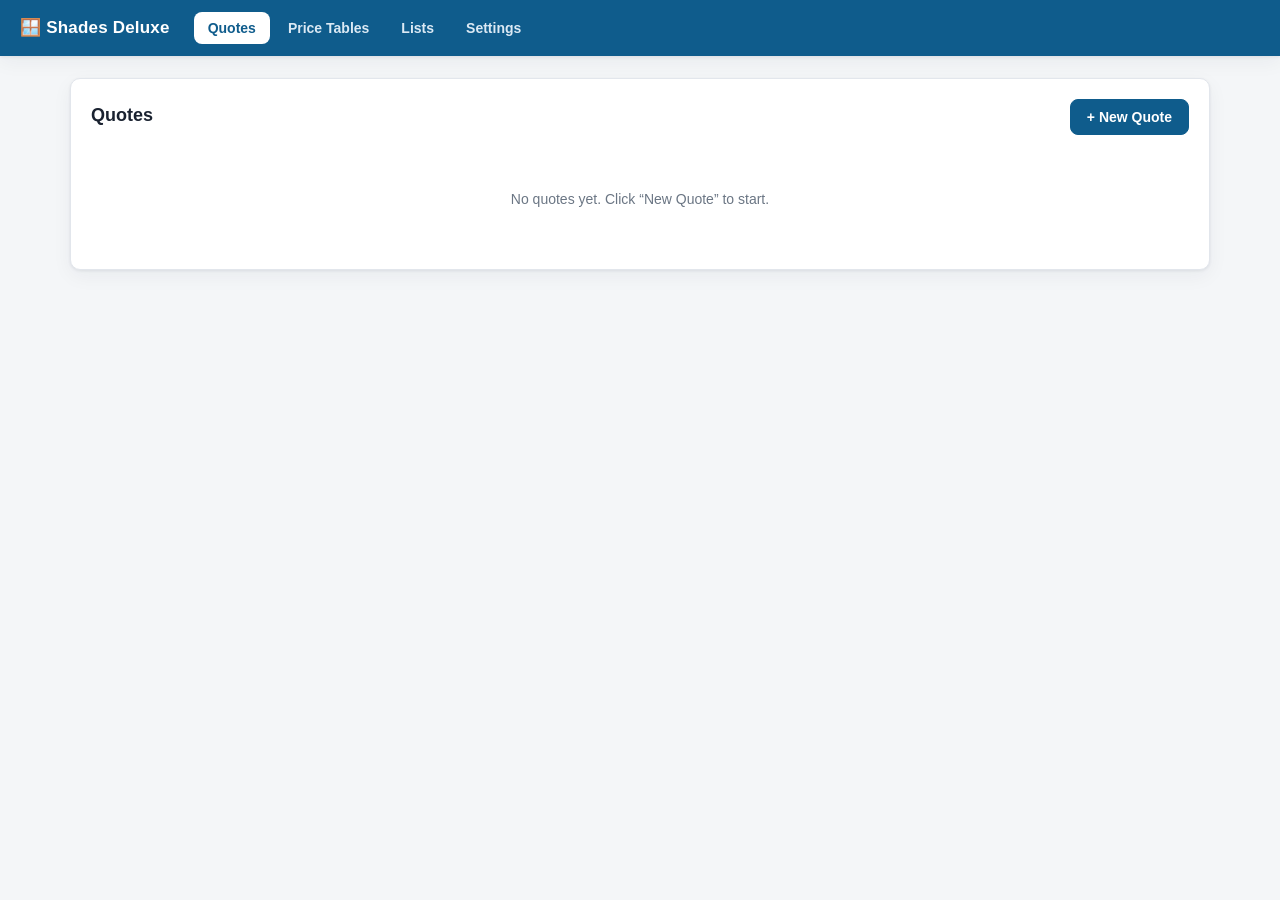
==== index.html @ 112d407e "Shades Deluxe quotes app — migrate Excel workbook to a static web app Ports the 'New Shades Deluxe' " ====
<!doctype html>
<html lang="en">
<head>
  <meta charset="utf-8" />
  <meta name="viewport" content="width=device-width, initial-scale=1" />
  <title>Shades Deluxe — Quotes</title>
  <link rel="icon" href="data:image/svg+xml,<svg xmlns='http://www.w3.org/2000/svg' viewBox='0 0 100 100'><text y='.9em' font-size='90'>🪟</text></svg>" />
  <link rel="stylesheet" href="css/styles.css" />
</head>
<body>
  <header class="topbar no-print">
    <div class="brand">🪟 <span>Shades Deluxe</span></div>
    <nav class="tabs">
      <button class="tab" data-view="quotes">Quotes</button>
      <button class="tab" data-view="tables">Price Tables</button>
      <button class="tab" data-view="lists">Lists</button>
      <button class="tab" data-view="settings">Settings</button>
    </nav>
  </header>

  <main id="app"></main>

  <div id="toast" class="toast no-print" hidden></div>

  <script type="module" src="js/app.js"></script>
</body>
</html>
---- css/styles.css ----
:root {
  --bg: #f4f6f8;
  --panel: #ffffff;
  --ink: #1a2230;
  --muted: #6b7684;
  --line: #e2e6ec;
  --brand: #0f5c8c;
  --brand-ink: #ffffff;
  --accent: #12a150;
  --danger: #c8402f;
  --warn: #b7791f;
  --radius: 10px;
  --shadow: 0 1px 3px rgba(20,30,50,.08), 0 6px 20px rgba(20,30,50,.05);
  font-family: -apple-system, BlinkMacSystemFont, "Segoe UI", Roboto, Helvetica, Arial, sans-serif;
}

* { box-sizing: border-box; }
html, body { margin: 0; background: var(--bg); color: var(--ink); }
body { font-size: 14px; line-height: 1.45; }

/* ---------- top bar ---------- */
.topbar {
  position: sticky; top: 0; z-index: 20;
  display: flex; align-items: center; gap: 24px;
  padding: 0 20px; height: 56px;
  background: var(--brand); color: var(--brand-ink);
  box-shadow: var(--shadow);
}
.brand { font-weight: 700; font-size: 17px; letter-spacing: .2px; }
.brand span { vertical-align: middle; }
.tabs { display: flex; gap: 4px; }
.tab {
  background: transparent; color: #dbe9f4; border: 0;
  padding: 8px 14px; border-radius: 8px; cursor: pointer;
  font-size: 14px; font-weight: 600;
}
.tab:hover { background: rgba(255,255,255,.12); color: #fff; }
.tab.active { background: #fff; color: var(--brand); }

/* ---------- layout ---------- */
main { max-width: 1180px; margin: 22px auto; padding: 0 20px 80px; }
.panel {
  background: var(--panel); border: 1px solid var(--line);
  border-radius: var(--radius); box-shadow: var(--shadow);
  padding: 20px; margin-bottom: 20px;
}
.panel h2 { margin: 0 0 4px; font-size: 18px; }
.panel h3 { margin: 0 0 12px; font-size: 15px; color: var(--muted); text-transform: uppercase; letter-spacing: .5px; }
.row { display: flex; flex-wrap: wrap; gap: 14px; align-items: flex-end; }
.section-head { display: flex; justify-content: space-between; align-items: center; margin-bottom: 14px; gap: 12px; }

/* ---------- forms ---------- */
label.field { display: flex; flex-direction: column; gap: 4px; font-size: 12px; color: var(--muted); font-weight: 600; }
.field input, .field select {
  padding: 8px 10px; border: 1px solid var(--line); border-radius: 8px;
  font-size: 14px; background: #fff; color: var(--ink); min-width: 0;
}
.field input:focus, .field select:focus { outline: 2px solid var(--brand); border-color: var(--brand); }
.field.grow { flex: 1 1 160px; }
.dim { display: flex; gap: 6px; align-items: flex-end; }
.dim input { width: 72px; }
.dim select { width: 74px; }
.check { flex-direction: row; align-items: center; gap: 7px; color: var(--ink); font-size: 14px; padding-bottom: 8px; }
.check input { width: 17px; height: 17px; accent-color: var(--brand); }

/* ---------- buttons ---------- */
button.btn {
  border: 1px solid var(--line); background: #fff; color: var(--ink);
  padding: 9px 16px; border-radius: 8px; cursor: pointer; font-weight: 600; font-size: 14px;
}
button.btn:hover { border-color: #c3ccd6; background: #f7f9fb; }
button.btn.primary { background: var(--brand); color: #fff; border-color: var(--brand); }
button.btn.primary:hover { background: #0d5079; }
button.btn.accent { background: var(--accent); color: #fff; border-color: var(--accent); }
button.btn.ghost { background: transparent; border-color: transparent; color: var(--brand); }
button.btn.small { padding: 5px 10px; font-size: 13px; }
button.icon { border: 0; background: transparent; cursor: pointer; color: var(--danger); font-size: 16px; padding: 4px 8px; border-radius: 6px; }
button.icon:hover { background: #fdeceb; }
.spacer { flex: 1; }

/* ---------- tables ---------- */
table.data { width: 100%; border-collapse: collapse; font-size: 13px; }
table.data th, table.data td { padding: 8px 10px; border-bottom: 1px solid var(--line); text-align: left; white-space: nowrap; }
table.data th { color: var(--muted); font-size: 11px; text-transform: uppercase; letter-spacing: .4px; }
table.data td.num, table.data th.num { text-align: right; font-variant-numeric: tabular-nums; }
table.data tbody tr:hover { background: #f9fbfc; }
.scroll { overflow-x: auto; }
.pill { display: inline-block; padding: 2px 8px; border-radius: 999px; font-size: 12px; font-weight: 700; background: #eaf3f9; color: var(--brand); }
.muted { color: var(--muted); }
.empty { text-align: center; color: var(--muted); padding: 40px 10px; }

/* quote list cards */
.cards { display: grid; grid-template-columns: repeat(auto-fill, minmax(260px, 1fr)); gap: 14px; }
.card { border: 1px solid var(--line); border-radius: var(--radius); padding: 16px; cursor: pointer; background: #fff; transition: border-color .1s; }
.card:hover { border-color: var(--brand); }
.card .big { font-size: 17px; font-weight: 700; }
.card .total { font-size: 20px; font-weight: 700; color: var(--brand); margin-top: 8px; }

/* editable price grid */
table.grid { border-collapse: collapse; font-size: 13px; }
table.grid th, table.grid td { border: 1px solid var(--line); padding: 0; }
table.grid th { background: #f1f5f8; color: var(--muted); font-weight: 700; }
table.grid input { width: 62px; border: 0; padding: 7px 6px; text-align: right; font-variant-numeric: tabular-nums; background: transparent; }
table.grid input:focus { outline: 2px solid var(--brand); background: #fffbe6; }
table.grid .corner { background: var(--brand); color: #fff; font-size: 11px; }
table.grid .rowhead input { background: #f1f5f8; font-weight: 700; }
table.grid .delcol { cursor: pointer; color: var(--danger); font-weight: 700; text-align: center; }

/* totals block */
.totals { margin-left: auto; width: 320px; }
.totals .line { display: flex; justify-content: space-between; padding: 6px 0; }
.totals .line.grand { border-top: 2px solid var(--ink); margin-top: 6px; padding-top: 10px; font-size: 20px; font-weight: 700; }

/* ---------- invoice ---------- */
.invoice { background: #fff; color: #111; padding: 40px; max-width: 820px; margin: 0 auto; }
.invoice .head { display: flex; justify-content: space-between; align-items: flex-start; border-bottom: 3px solid var(--brand); padding-bottom: 18px; margin-bottom: 22px; }
.invoice .co-name { font-size: 26px; font-weight: 800; color: var(--brand); }
.invoice .co-meta { font-size: 12px; color: #444; margin-top: 4px; }
.invoice .doc-title { text-align: right; }
.invoice .doc-title .t { font-size: 30px; font-weight: 800; letter-spacing: 2px; color: #222; }
.invoice .parties { display: flex; gap: 40px; margin-bottom: 20px; }
.invoice .parties h4 { margin: 0 0 4px; font-size: 11px; text-transform: uppercase; color: var(--muted); letter-spacing: .5px; }
.invoice table.items { width: 100%; border-collapse: collapse; margin-top: 6px; }
.invoice table.items th { background: var(--brand); color: #fff; padding: 9px 10px; font-size: 12px; text-align: left; }
.invoice table.items th.num, .invoice table.items td.num { text-align: right; }
.invoice table.items td { padding: 9px 10px; border-bottom: 1px solid #e5e5e5; font-size: 13px; vertical-align: top; }
.invoice .terms { margin-top: 26px; font-size: 12px; color: #444; white-space: pre-line; border-top: 1px solid #ddd; padding-top: 12px; }

.toast {
  position: fixed; bottom: 24px; left: 50%; transform: translateX(-50%);
  background: var(--ink); color: #fff; padding: 10px 18px; border-radius: 999px;
  font-size: 13px; font-weight: 600; z-index: 50; box-shadow: var(--shadow);
}

.subtabs { display: flex; gap: 6px; margin-bottom: 16px; flex-wrap: wrap; }
.subtab { padding: 7px 14px; border-radius: 8px; border: 1px solid var(--line); background: #fff; cursor: pointer; font-weight: 600; }
.subtab.active { background: var(--brand); color: #fff; border-color: var(--brand); }

@media print {
  .no-print { display: none !important; }
  body, main { background: #fff; margin: 0; max-width: none; padding: 0; }
  .panel { box-shadow: none; border: 0; margin: 0; padding: 0; }
  .invoice { padding: 0; max-width: none; }
  @page { margin: 14mm; }
}
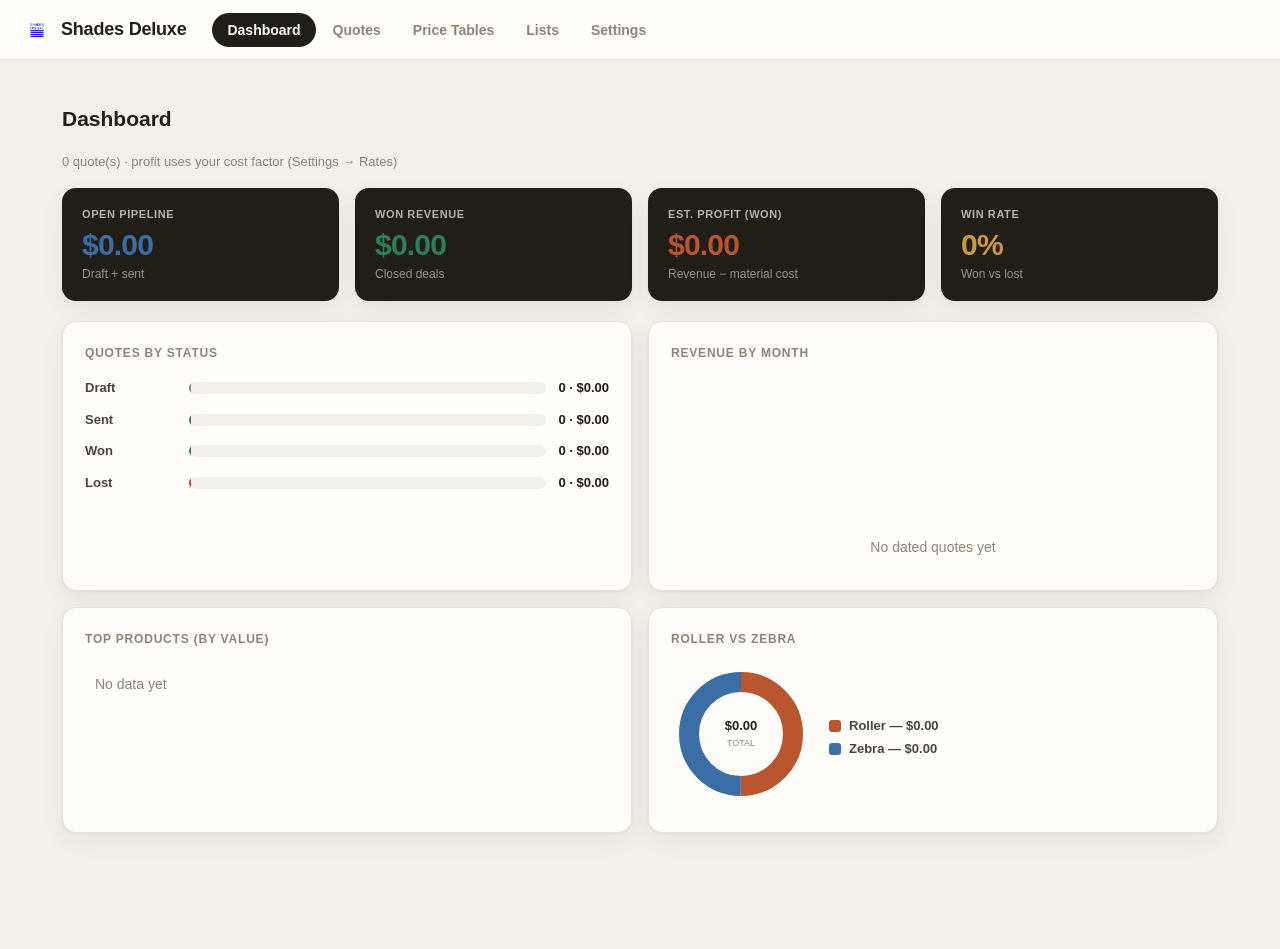
==== commit 973fcf04: "Priced options, editable rates, site logo, Splunk-style dashboard - Option lists now carry an option" ====
--- a/index.html
+++ b/index.html
@@ -4,13 +4,14 @@
   <meta charset="utf-8" />
   <meta name="viewport" content="width=device-width, initial-scale=1" />
   <title>Shades Deluxe — Quotes</title>
-  <link rel="icon" href="data:image/svg+xml,<svg xmlns='http://www.w3.org/2000/svg' viewBox='0 0 100 100'><text y='.9em' font-size='90'>🪟</text></svg>" />
+  <link rel="icon" href="assets/logo.jpg" />
   <link rel="stylesheet" href="css/styles.css" />
 </head>
 <body>
   <header class="topbar no-print">
-    <div class="brand">🪟 <span>Shades Deluxe</span></div>
+    <div class="brand"><img class="brand-logo" src="assets/logo.jpg" alt="" /><span>Shades Deluxe</span></div>
     <nav class="tabs">
+      <button class="tab" data-view="dashboard">Dashboard</button>
       <button class="tab" data-view="quotes">Quotes</button>
       <button class="tab" data-view="tables">Price Tables</button>
       <button class="tab" data-view="lists">Lists</button>
--- a/css/styles.css
+++ b/css/styles.css
@@ -1,140 +1,341 @@
 :root {
-  --bg: #f4f6f8;
-  --panel: #ffffff;
-  --ink: #1a2230;
-  --muted: #6b7684;
-  --line: #e2e6ec;
-  --brand: #0f5c8c;
-  --brand-ink: #ffffff;
-  --accent: #12a150;
-  --danger: #c8402f;
-  --warn: #b7791f;
-  --radius: 10px;
-  --shadow: 0 1px 3px rgba(20,30,50,.08), 0 6px 20px rgba(20,30,50,.05);
+  /* warm "paper & ink" palette — no corporate blue */
+  --bg: #f3f0ea;
+  --panel: #fffdfa;
+  --ink: #211d18;
+  --ink-soft: #4a443c;
+  --muted: #8c8579;
+  --line: #e7e1d7;
+  --line-strong: #d8d0c3;
+  --brand: #b9552f;         /* warm clay */
+  --brand-dark: #9e451f;
+  --brand-tint: #f6e7df;
+  --gold: #c99a3f;
+  --accent: #3f7d5f;        /* muted green for add/confirm */
+  --accent-dark: #336650;
+  --danger: #c04326;
+  --radius: 14px;
+  --radius-sm: 9px;
+  --shadow: 0 1px 2px rgba(40,30,20,.05), 0 8px 24px rgba(40,30,20,.06);
+  --shadow-lg: 0 12px 40px rgba(40,30,20,.12);
   font-family: -apple-system, BlinkMacSystemFont, "Segoe UI", Roboto, Helvetica, Arial, sans-serif;
 }
 
 * { box-sizing: border-box; }
-html, body { margin: 0; background: var(--bg); color: var(--ink); }
-body { font-size: 14px; line-height: 1.45; }
+html, body { margin: 0; background: var(--bg); color: var(--ink); -webkit-font-smoothing: antialiased; }
+body { font-size: 14px; line-height: 1.5; }
 
 /* ---------- top bar ---------- */
 .topbar {
   position: sticky; top: 0; z-index: 20;
-  display: flex; align-items: center; gap: 24px;
-  padding: 0 20px; height: 56px;
-  background: var(--brand); color: var(--brand-ink);
-  box-shadow: var(--shadow);
-}
-.brand { font-weight: 700; font-size: 17px; letter-spacing: .2px; }
+  display: flex; align-items: center; gap: 26px;
+  padding: 0 22px; height: 60px;
+  background: var(--panel);
+  border-bottom: 1px solid var(--line);
+}
+.brand { font-weight: 800; font-size: 18px; letter-spacing: -.2px; color: var(--ink); display: flex; align-items: center; gap: 9px; }
 .brand span { vertical-align: middle; }
-.tabs { display: flex; gap: 4px; }
+.brand-logo { width: 30px; height: 30px; object-fit: contain; border-radius: 6px; }
+.price-tag { background: #eef3e9; color: #3f7d5f; font-weight: 800; font-size: 11px; border-radius: 5px; padding: 1px 6px; }
+.tabs { display: flex; gap: 2px; }
 .tab {
-  background: transparent; color: #dbe9f4; border: 0;
-  padding: 8px 14px; border-radius: 8px; cursor: pointer;
-  font-size: 14px; font-weight: 600;
-}
-.tab:hover { background: rgba(255,255,255,.12); color: #fff; }
-.tab.active { background: #fff; color: var(--brand); }
+  background: transparent; color: var(--muted); border: 0;
+  padding: 9px 15px; border-radius: 999px; cursor: pointer;
+  font-size: 14px; font-weight: 600; transition: all .12s;
+}
+.tab:hover { background: var(--bg); color: var(--ink); }
+.tab.active { background: var(--ink); color: #fff; }
 
 /* ---------- layout ---------- */
-main { max-width: 1180px; margin: 22px auto; padding: 0 20px 80px; }
+main { max-width: 1200px; margin: 26px auto; padding: 0 22px 90px; }
 .panel {
   background: var(--panel); border: 1px solid var(--line);
   border-radius: var(--radius); box-shadow: var(--shadow);
-  padding: 20px; margin-bottom: 20px;
-}
-.panel h2 { margin: 0 0 4px; font-size: 18px; }
-.panel h3 { margin: 0 0 12px; font-size: 15px; color: var(--muted); text-transform: uppercase; letter-spacing: .5px; }
+  padding: 22px; margin-bottom: 20px;
+}
+.panel h2 { margin: 0; font-size: 20px; letter-spacing: -.3px; }
+.panel h3 { margin: 0 0 14px; font-size: 12px; color: var(--muted); text-transform: uppercase; letter-spacing: .8px; font-weight: 700; }
 .row { display: flex; flex-wrap: wrap; gap: 14px; align-items: flex-end; }
-.section-head { display: flex; justify-content: space-between; align-items: center; margin-bottom: 14px; gap: 12px; }
+.section-head { display: flex; justify-content: space-between; align-items: center; margin-bottom: 16px; gap: 12px; flex-wrap: wrap; }
 
 /* ---------- forms ---------- */
-label.field { display: flex; flex-direction: column; gap: 4px; font-size: 12px; color: var(--muted); font-weight: 600; }
-.field input, .field select {
-  padding: 8px 10px; border: 1px solid var(--line); border-radius: 8px;
-  font-size: 14px; background: #fff; color: var(--ink); min-width: 0;
-}
-.field input:focus, .field select:focus { outline: 2px solid var(--brand); border-color: var(--brand); }
-.field.grow { flex: 1 1 160px; }
+label.field { display: flex; flex-direction: column; gap: 5px; font-size: 11.5px; color: var(--muted); font-weight: 700; text-transform: uppercase; letter-spacing: .4px; }
+.field input, .field select, textarea {
+  padding: 10px 11px; border: 1px solid var(--line-strong); border-radius: var(--radius-sm);
+  font-size: 14px; background: #fff; color: var(--ink); min-width: 0; font-weight: 500;
+  text-transform: none; letter-spacing: normal; transition: border-color .12s, box-shadow .12s;
+}
+.field input:focus, .field select:focus, textarea:focus { outline: 0; border-color: var(--brand); box-shadow: 0 0 0 3px var(--brand-tint); }
+.field.grow { flex: 1 1 170px; }
 .dim { display: flex; gap: 6px; align-items: flex-end; }
-.dim input { width: 72px; }
-.dim select { width: 74px; }
-.check { flex-direction: row; align-items: center; gap: 7px; color: var(--ink); font-size: 14px; padding-bottom: 8px; }
-.check input { width: 17px; height: 17px; accent-color: var(--brand); }
+.dim input { width: 76px; }
+.dim select { width: 78px; }
+.check { flex-direction: row; align-items: center; gap: 8px; color: var(--ink); font-size: 13.5px; text-transform: none; letter-spacing: normal; font-weight: 600; padding-bottom: 9px; cursor: pointer; }
+.check input { width: 18px; height: 18px; accent-color: var(--brand); cursor: pointer; }
 
 /* ---------- buttons ---------- */
 button.btn {
-  border: 1px solid var(--line); background: #fff; color: var(--ink);
-  padding: 9px 16px; border-radius: 8px; cursor: pointer; font-weight: 600; font-size: 14px;
-}
-button.btn:hover { border-color: #c3ccd6; background: #f7f9fb; }
+  border: 1px solid var(--line-strong); background: #fff; color: var(--ink);
+  padding: 10px 17px; border-radius: var(--radius-sm); cursor: pointer; font-weight: 700; font-size: 14px;
+  transition: all .12s; white-space: nowrap;
+}
+button.btn:hover { border-color: var(--brand); color: var(--brand); background: var(--brand-tint); }
 button.btn.primary { background: var(--brand); color: #fff; border-color: var(--brand); }
-button.btn.primary:hover { background: #0d5079; }
+button.btn.primary:hover { background: var(--brand-dark); color: #fff; border-color: var(--brand-dark); }
 button.btn.accent { background: var(--accent); color: #fff; border-color: var(--accent); }
-button.btn.ghost { background: transparent; border-color: transparent; color: var(--brand); }
-button.btn.small { padding: 5px 10px; font-size: 13px; }
-button.icon { border: 0; background: transparent; cursor: pointer; color: var(--danger); font-size: 16px; padding: 4px 8px; border-radius: 6px; }
-button.icon:hover { background: #fdeceb; }
+button.btn.accent:hover { background: var(--accent-dark); color: #fff; border-color: var(--accent-dark); }
+button.btn.dark { background: var(--ink); color: #fff; border-color: var(--ink); }
+button.btn.dark:hover { background: #000; color: #fff; }
+button.btn.ghost { background: transparent; border-color: transparent; color: var(--muted); }
+button.btn.ghost:hover { background: var(--bg); color: var(--ink); border-color: transparent; }
+button.btn.small { padding: 6px 12px; font-size: 13px; }
+button.icon { border: 0; background: transparent; cursor: pointer; color: var(--muted); font-size: 15px; padding: 5px 8px; border-radius: 7px; transition: all .12s; }
+button.icon:hover { background: #fbe9e4; color: var(--danger); }
 .spacer { flex: 1; }
 
-/* ---------- tables ---------- */
+/* ---------- data table ---------- */
 table.data { width: 100%; border-collapse: collapse; font-size: 13px; }
-table.data th, table.data td { padding: 8px 10px; border-bottom: 1px solid var(--line); text-align: left; white-space: nowrap; }
-table.data th { color: var(--muted); font-size: 11px; text-transform: uppercase; letter-spacing: .4px; }
+table.data th, table.data td { padding: 10px 12px; border-bottom: 1px solid var(--line); text-align: left; white-space: nowrap; }
+table.data th { color: var(--muted); font-size: 10.5px; text-transform: uppercase; letter-spacing: .5px; font-weight: 700; }
 table.data td.num, table.data th.num { text-align: right; font-variant-numeric: tabular-nums; }
-table.data tbody tr:hover { background: #f9fbfc; }
-.scroll { overflow-x: auto; }
-.pill { display: inline-block; padding: 2px 8px; border-radius: 999px; font-size: 12px; font-weight: 700; background: #eaf3f9; color: var(--brand); }
+table.data tbody tr:hover { background: #faf7f2; }
+table.data tbody tr:last-child td { border-bottom: 0; }
+.scroll { overflow-x: auto; border-radius: var(--radius-sm); }
+.pill { display: inline-block; padding: 3px 10px; border-radius: 999px; font-size: 12px; font-weight: 700; background: var(--brand-tint); color: var(--brand-dark); }
+.pill.soft { background: var(--bg); color: var(--ink-soft); }
 .muted { color: var(--muted); }
-.empty { text-align: center; color: var(--muted); padding: 40px 10px; }
+.empty { text-align: center; color: var(--muted); padding: 54px 10px; font-size: 15px; }
+.empty .big { font-size: 40px; margin-bottom: 8px; }
 
 /* quote list cards */
-.cards { display: grid; grid-template-columns: repeat(auto-fill, minmax(260px, 1fr)); gap: 14px; }
-.card { border: 1px solid var(--line); border-radius: var(--radius); padding: 16px; cursor: pointer; background: #fff; transition: border-color .1s; }
-.card:hover { border-color: var(--brand); }
-.card .big { font-size: 17px; font-weight: 700; }
-.card .total { font-size: 20px; font-weight: 700; color: var(--brand); margin-top: 8px; }
+.cards { display: grid; grid-template-columns: repeat(auto-fill, minmax(280px, 1fr)); gap: 16px; }
+.card { border: 1px solid var(--line); border-radius: var(--radius); padding: 18px; cursor: pointer; background: var(--panel); transition: all .14s; position: relative; }
+.card:hover { border-color: var(--brand); box-shadow: var(--shadow-lg); transform: translateY(-2px); }
+.card .big { font-size: 18px; font-weight: 800; letter-spacing: -.2px; margin: 2px 0; }
+.card .total { font-size: 24px; font-weight: 800; color: var(--brand); margin-top: 10px; letter-spacing: -.5px; }
+.card .status { position: absolute; top: 16px; right: 16px; }
+.pay-tag { display: inline-block; margin-top: 8px; font-size: 11.5px; font-weight: 700; padding: 2px 10px; border-radius: 999px; }
+.pay-tag.full { background: #e2f0e8; color: #2f6a4f; }
+.pay-tag.half { background: #fbf0dc; color: #9a6a12; }
+.badge { padding: 3px 10px; border-radius: 999px; font-size: 11px; font-weight: 700; text-transform: uppercase; letter-spacing: .4px; }
+.badge.draft { background: #f0ece4; color: #8c8579; }
+.badge.sent { background: #e7eef6; color: #3a6ea5; }
+.badge.won { background: #e2f0e8; color: #2f6a4f; }
+.badge.lost { background: #f7e6e2; color: #b0492f; }
 
 /* editable price grid */
-table.grid { border-collapse: collapse; font-size: 13px; }
-table.grid th, table.grid td { border: 1px solid var(--line); padding: 0; }
-table.grid th { background: #f1f5f8; color: var(--muted); font-weight: 700; }
-table.grid input { width: 62px; border: 0; padding: 7px 6px; text-align: right; font-variant-numeric: tabular-nums; background: transparent; }
-table.grid input:focus { outline: 2px solid var(--brand); background: #fffbe6; }
-table.grid .corner { background: var(--brand); color: #fff; font-size: 11px; }
-table.grid .rowhead input { background: #f1f5f8; font-weight: 700; }
-table.grid .delcol { cursor: pointer; color: var(--danger); font-weight: 700; text-align: center; }
+table.grid { border-collapse: separate; border-spacing: 0; font-size: 13px; }
+table.grid th, table.grid td { border-right: 1px solid var(--line); border-bottom: 1px solid var(--line); padding: 0; }
+table.grid tr th:first-child, table.grid tr td:first-child { border-left: 1px solid var(--line); }
+table.grid thead th { border-top: 1px solid var(--line); background: #f5f1ea; color: var(--ink-soft); font-weight: 700; }
+table.grid input { width: 66px; border: 0; padding: 9px 7px; text-align: right; font-variant-numeric: tabular-nums; background: transparent; font-weight: 500; }
+table.grid input:focus { outline: 2px solid var(--brand); border-radius: 4px; background: #fffaf3; }
+table.grid .corner { background: var(--ink); color: #fff; font-size: 11px; font-weight: 700; }
+table.grid .rowhead input { background: #f5f1ea; font-weight: 800; }
+table.grid .delcol { cursor: pointer; color: var(--danger); font-weight: 700; text-align: center; font-size: 12px; opacity: .5; }
+table.grid .delcol:hover { opacity: 1; }
+table.grid thead th:first-child { border-top-left-radius: var(--radius-sm); }
+table.grid tbody tr:last-child td:first-child { border-bottom-left-radius: var(--radius-sm); }
 
 /* totals block */
-.totals { margin-left: auto; width: 320px; }
-.totals .line { display: flex; justify-content: space-between; padding: 6px 0; }
-.totals .line.grand { border-top: 2px solid var(--ink); margin-top: 6px; padding-top: 10px; font-size: 20px; font-weight: 700; }
-
-/* ---------- invoice ---------- */
-.invoice { background: #fff; color: #111; padding: 40px; max-width: 820px; margin: 0 auto; }
-.invoice .head { display: flex; justify-content: space-between; align-items: flex-start; border-bottom: 3px solid var(--brand); padding-bottom: 18px; margin-bottom: 22px; }
-.invoice .co-name { font-size: 26px; font-weight: 800; color: var(--brand); }
-.invoice .co-meta { font-size: 12px; color: #444; margin-top: 4px; }
+.totals { margin-left: auto; width: 340px; margin-top: 18px; }
+.totals .line { display: flex; justify-content: space-between; align-items: center; padding: 7px 0; color: var(--ink-soft); }
+.totals .line.grand { border-top: 2px solid var(--ink); margin-top: 8px; padding-top: 12px; font-size: 22px; font-weight: 800; color: var(--ink); letter-spacing: -.5px; }
+
+/* ---------- printable document (refined greyscale, brand logo) ---------- */
+.invoice-panel { padding: 0; overflow: hidden; }
+.invoice { --ink1: #111418; --ink2: #3f444c; --ink3: #6b7280; --hair: #e7e9ec; --wash: #f6f7f8; background: #fff; color: var(--ink2); padding: 46px 52px 48px; max-width: 860px; margin: 0 auto; }
+.invoice .head { display: flex; justify-content: space-between; align-items: flex-start; margin-bottom: 30px; padding-bottom: 26px; border-bottom: 1px solid var(--hair); }
+.invoice .co { display: flex; align-items: center; gap: 18px; }
+.invoice .logo { width: 78px; height: 78px; object-fit: contain; flex: none; }
+.invoice .co-lines { display: flex; flex-direction: column; gap: 2px; }
+.invoice .co-meta { font-size: 12.5px; color: var(--ink3); }
 .invoice .doc-title { text-align: right; }
-.invoice .doc-title .t { font-size: 30px; font-weight: 800; letter-spacing: 2px; color: #222; }
-.invoice .parties { display: flex; gap: 40px; margin-bottom: 20px; }
-.invoice .parties h4 { margin: 0 0 4px; font-size: 11px; text-transform: uppercase; color: var(--muted); letter-spacing: .5px; }
-.invoice table.items { width: 100%; border-collapse: collapse; margin-top: 6px; }
-.invoice table.items th { background: var(--brand); color: #fff; padding: 9px 10px; font-size: 12px; text-align: left; }
+.invoice .doc-title .t { font-size: 26px; font-weight: 700; letter-spacing: 5px; color: var(--ink1); margin-bottom: 14px; }
+.invoice .doc-meta { display: inline-flex; flex-direction: column; gap: 6px; min-width: 200px; }
+.invoice .mrow { display: flex; justify-content: space-between; gap: 20px; font-size: 12.5px; }
+.invoice .mrow .ml { color: var(--ink3); font-weight: 500; }
+.invoice .mrow .mv { color: var(--ink1); font-weight: 600; font-variant-numeric: tabular-nums; }
+.invoice .mrow.status { justify-content: flex-end; margin-top: 2px; }
+.invoice .bill { padding: 2px 0 0; margin-bottom: 28px; }
+.invoice .bill h4 { margin: 0 0 6px; font-size: 10.5px; text-transform: uppercase; color: var(--ink3); letter-spacing: 1px; font-weight: 700; }
+.invoice .bill-name { font-size: 16px; font-weight: 700; color: var(--ink1); }
+.invoice .bill div { font-size: 13px; color: var(--ink2); }
+.invoice table.items { width: 100%; border-collapse: collapse; }
+.invoice table.items th { background: var(--wash); color: var(--ink3); padding: 11px 12px; font-size: 10.5px; text-align: left; text-transform: uppercase; letter-spacing: .6px; font-weight: 700; border-bottom: 2px solid var(--ink1); }
 .invoice table.items th.num, .invoice table.items td.num { text-align: right; }
-.invoice table.items td { padding: 9px 10px; border-bottom: 1px solid #e5e5e5; font-size: 13px; vertical-align: top; }
-.invoice .terms { margin-top: 26px; font-size: 12px; color: #444; white-space: pre-line; border-top: 1px solid #ddd; padding-top: 12px; }
+.invoice table.items td { padding: 13px 12px; border-bottom: 1px solid var(--hair); font-size: 13px; vertical-align: top; color: var(--ink2); }
+.invoice table.items td.strong { font-weight: 600; color: var(--ink1); }
+.invoice table.items td.desc { color: var(--ink3); max-width: 280px; line-height: 1.55; }
+.invoice .sum { display: flex; justify-content: flex-end; margin-top: 20px; }
+.invoice .sum-box { width: 300px; }
+.invoice .sum-box .line { display: flex; justify-content: space-between; padding: 8px 2px; font-size: 14px; color: var(--ink2); }
+.invoice .sum-box .line.grand { margin-top: 8px; padding: 14px 2px 4px; border-top: 2px solid var(--ink1); color: var(--ink1); font-size: 20px; font-weight: 800; }
+.invoice .sum-box .line.paid { color: #2f6a4f; font-weight: 600; }
+.invoice .sum-box .line.balance { color: var(--ink1); font-weight: 700; border-top: 1px dashed var(--hair); padding-top: 10px; }
+.invoice .paid-stamp { margin-top: 12px; text-align: center; border: 2px solid #2f6a4f; color: #2f6a4f; font-weight: 800; letter-spacing: 2px; padding: 8px; border-radius: 8px; font-size: 15px; }
+.invoice .terms { margin-top: 36px; font-size: 11.5px; color: var(--ink3); white-space: pre-line; border-top: 1px solid var(--hair); padding-top: 16px; line-height: 1.7; }
+/* work order: compact spec grid */
+.invoice.work { max-width: 1040px; }
+.invoice.work table.items th, .invoice.work table.items td { padding: 8px 9px; font-size: 11.5px; white-space: nowrap; }
+.invoice.work table.items td.desc { white-space: normal; max-width: 150px; }
+.inv-scroll { overflow-x: auto; }
+/* share dropdown */
+.share-menu { position: absolute; top: calc(100% + 6px); right: 0; z-index: 30; background: var(--panel); border: 1px solid var(--line); border-radius: var(--radius-sm); box-shadow: var(--shadow-lg); padding: 6px; min-width: 170px; display: flex; flex-direction: column; }
+.share-item { border: 0; background: transparent; text-align: left; padding: 9px 12px; border-radius: 7px; cursor: pointer; font-size: 14px; font-weight: 600; color: var(--ink); }
+.share-item:hover { background: var(--bg); }
+@media print {
+  .invoice { padding: 6px 8px; }
+  .invoice.work { max-width: none; }
+  .inv-scroll { overflow: visible; }
+  .invoice table.items th { -webkit-print-color-adjust: exact; print-color-adjust: exact; }
+}
+
+/* ---------- responsive (phone / tablet) ---------- */
+@media (max-width: 760px) {
+  .topbar { height: auto; min-height: 56px; padding: 8px 14px; flex-wrap: wrap; gap: 6px 16px; }
+  .brand { font-size: 16px; }
+  .tabs { width: 100%; overflow-x: auto; gap: 2px; padding-bottom: 2px; -webkit-overflow-scrolling: touch; }
+  .tab { white-space: nowrap; }
+  main { margin: 14px auto; padding: 0 12px 64px; }
+  .panel { padding: 16px; }
+  .field.grow { flex-basis: 100%; }
+  .totals { width: 100%; }
+  .list-split { grid-template-columns: 1fr; }
+  .invoice { padding: 22px 16px; }
+  .invoice .head { flex-direction: column; gap: 16px; }
+  .invoice .doc-title { text-align: left; }
+  .invoice .doc-meta { min-width: 0; }
+  .invoice .logo { width: 60px; height: 60px; }
+  .invoice .doc-title .t { font-size: 22px; letter-spacing: 3px; }
+  .invoice .sum-box { width: 100%; }
+  .cards { grid-template-columns: 1fr; }
+}
 
 .toast {
-  position: fixed; bottom: 24px; left: 50%; transform: translateX(-50%);
-  background: var(--ink); color: #fff; padding: 10px 18px; border-radius: 999px;
-  font-size: 13px; font-weight: 600; z-index: 50; box-shadow: var(--shadow);
-}
-
-.subtabs { display: flex; gap: 6px; margin-bottom: 16px; flex-wrap: wrap; }
-.subtab { padding: 7px 14px; border-radius: 8px; border: 1px solid var(--line); background: #fff; cursor: pointer; font-weight: 600; }
-.subtab.active { background: var(--brand); color: #fff; border-color: var(--brand); }
+  position: fixed; bottom: 26px; left: 50%; transform: translateX(-50%);
+  background: var(--ink); color: #fff; padding: 11px 20px; border-radius: 999px;
+  font-size: 13px; font-weight: 700; z-index: 50; box-shadow: var(--shadow-lg);
+}
+
+/* ---------- price tables (grouped by type) ---------- */
+.ptabs { --roller: #b9552f; --zebra: #3a6ea5; display: flex; flex-wrap: wrap; gap: 10px 18px; align-items: center; margin-bottom: 20px; }
+.ptab-group { display: inline-flex; align-items: center; gap: 6px; padding: 4px; background: var(--bg); border-radius: 999px; }
+.ptab-label { font-size: 10.5px; font-weight: 800; text-transform: uppercase; letter-spacing: .8px; padding: 0 8px 0 10px; }
+.ptab-label.roller { color: var(--roller); }
+.ptab-label.zebra { color: var(--zebra); }
+.ptab { display: inline-flex; align-items: center; gap: 7px; padding: 7px 14px; border-radius: 999px; border: 1px solid transparent; background: #fff; cursor: pointer; font-weight: 700; font-size: 13.5px; color: var(--ink-soft); }
+.ptab .dot { width: 8px; height: 8px; border-radius: 50%; }
+.ptab.roller .dot { background: var(--roller); }
+.ptab.zebra .dot { background: var(--zebra); }
+.ptab:hover { border-color: var(--line-strong); }
+.ptab.active.roller { background: var(--roller); color: #fff; }
+.ptab.active.zebra { background: var(--zebra); color: #fff; }
+.ptab.active .dot { background: #fff; }
+.ptab.new { border: 1px dashed var(--line-strong); color: var(--muted); background: transparent; font-weight: 600; padding: 8px 14px; border-radius: 999px; cursor: pointer; }
+.ptab.new:hover { color: var(--brand); border-color: var(--brand); }
+
+.tbl-card { border: 1px solid var(--line); border-radius: var(--radius); padding: 18px; }
+.tbl-card.roller { border-top: 3px solid #b9552f; }
+.tbl-card.zebra { border-top: 3px solid #3a6ea5; }
+.tbl-summary { display: flex; flex-wrap: wrap; gap: 22px; align-items: center; padding: 12px 0 18px; }
+.type-badge { padding: 4px 12px; border-radius: 999px; font-size: 11px; font-weight: 800; text-transform: uppercase; letter-spacing: .6px; color: #fff; }
+.type-badge.roller { background: #b9552f; }
+.type-badge.zebra { background: #3a6ea5; }
+.stat { display: flex; flex-direction: column; }
+.stat .sv { font-size: 17px; font-weight: 800; color: var(--ink); font-variant-numeric: tabular-nums; letter-spacing: -.3px; }
+.stat .sl { font-size: 10.5px; text-transform: uppercase; letter-spacing: .5px; color: var(--muted); font-weight: 700; }
+table.grid.zebra thead th { background: #eaf1f8; }
+table.grid.zebra .rowhead input { background: #eaf1f8; }
+
+.subtabs { display: flex; gap: 8px; margin-bottom: 18px; flex-wrap: wrap; align-items: center; }
+.subtab { padding: 8px 15px; border-radius: 999px; border: 1px solid var(--line-strong); background: #fff; cursor: pointer; font-weight: 700; font-size: 13.5px; transition: all .12s; }
+.subtab:hover { border-color: var(--brand); color: var(--brand); }
+.subtab.active { background: var(--ink); color: #fff; border-color: var(--ink); }
+
+/* ---------- editable worksheet (Excel-style) ---------- */
+.sheet-wrap { border: 1px solid var(--line); border-radius: var(--radius-sm); overflow-x: auto; overflow-y: hidden; }
+/* subtle, thin horizontal scrollbar instead of the chunky native one */
+.sheet-wrap::-webkit-scrollbar { height: 8px; }
+.sheet-wrap::-webkit-scrollbar-track { background: transparent; }
+.sheet-wrap::-webkit-scrollbar-thumb { background: var(--line-strong); border-radius: 999px; }
+.sheet-wrap::-webkit-scrollbar-thumb:hover { background: var(--muted); }
+.sheet-wrap { scrollbar-width: thin; scrollbar-color: var(--line-strong) transparent; }
+.addbar { display: flex; align-items: center; gap: 12px; margin-top: 14px; }
+table.sheet { border-collapse: separate; border-spacing: 0; width: max-content; min-width: 100%; font-size: 13px; }
+table.sheet th {
+  position: sticky; top: 0; z-index: 1;
+  background: #f5f1ea; color: var(--ink-soft); font-weight: 700;
+  font-size: 10.5px; text-transform: uppercase; letter-spacing: .3px;
+  padding: 8px 6px; text-align: left; white-space: nowrap; border-bottom: 1px solid var(--line-strong);
+}
+table.sheet th.r { text-align: right; }
+table.sheet td { padding: 3px 4px; border-bottom: 1px solid var(--line); vertical-align: middle; }
+table.sheet tbody tr:hover td { background: #faf7f2; }
+table.sheet select, table.sheet input {
+  width: 100%; border: 1px solid transparent; border-radius: 6px; padding: 6px 6px;
+  font-size: 13px; background: #fff; color: var(--ink); font-weight: 500;
+}
+table.sheet select { background: #fff; }
+table.sheet input.r { text-align: right; font-variant-numeric: tabular-nums; }
+table.sheet select:hover, table.sheet input:hover { border-color: var(--line-strong); }
+table.sheet select:focus, table.sheet input:focus { outline: 0; border-color: var(--brand); box-shadow: 0 0 0 2px var(--brand-tint); }
+table.sheet .ck { display: flex; justify-content: center; }
+table.sheet .ck input { width: 18px; height: 18px; accent-color: var(--brand); }
+table.sheet td.r, table.sheet td.price { text-align: right; font-variant-numeric: tabular-nums; padding-right: 10px; white-space: nowrap; }
+table.sheet td.price strong { color: var(--ink); }
+table.sheet td.price strong.off { color: var(--warn); font-weight: 600; font-size: 11.5px; }
+table.sheet td.price .mintag { display: inline-block; margin-left: 5px; font-size: 9px; font-weight: 800; text-transform: uppercase; letter-spacing: .4px; color: var(--warn); background: #fbf0dc; border-radius: 4px; padding: 1px 4px; vertical-align: middle; cursor: help; }
+table.sheet tr.draftrow td { background: var(--bg); border-top: 2px solid var(--line-strong); }
+table.sheet tr.draftrow:hover td { background: var(--bg); }
+
+/* ---------- dashboard ---------- */
+.kpi-row { display: grid; grid-template-columns: repeat(4, 1fr); gap: 16px; margin-bottom: 20px; }
+.kpi { background: var(--ink); color: #fff; border-radius: var(--radius); padding: 18px 20px; box-shadow: var(--shadow); }
+.kpi-label { font-size: 11px; text-transform: uppercase; letter-spacing: .6px; color: #b9b2a6; font-weight: 700; }
+.kpi-value { font-size: 30px; font-weight: 800; letter-spacing: -.8px; margin-top: 6px; line-height: 1.1; }
+.kpi-sub { font-size: 12px; color: #9a9488; margin-top: 4px; }
+.dash-grid { display: grid; grid-template-columns: 1fr 1fr; gap: 16px; }
+.dash-card { margin: 0; }
+.dash-card h3 { margin-bottom: 16px; }
+.hbars { display: flex; flex-direction: column; gap: 12px; }
+.hbar-row { display: grid; grid-template-columns: 92px 1fr auto; align-items: center; gap: 12px; font-size: 13px; }
+.hbar-label { color: var(--ink-soft); font-weight: 600; text-transform: capitalize; white-space: nowrap; overflow: hidden; text-overflow: ellipsis; }
+.hbar-track { background: var(--bg); border-radius: 999px; height: 12px; overflow: hidden; }
+.hbar-fill { height: 100%; border-radius: 999px; min-width: 2px; transition: width .3s; }
+.hbar-val { font-variant-numeric: tabular-nums; font-weight: 700; color: var(--ink); white-space: nowrap; }
+.vbars { display: flex; align-items: flex-end; justify-content: space-around; gap: 10px; height: 190px; padding-top: 10px; }
+.vbar-col { display: flex; flex-direction: column; align-items: center; gap: 6px; flex: 1; }
+.vbar { width: 70%; max-width: 44px; background: linear-gradient(var(--brand), #d0805e); border-radius: 6px 6px 0 0; }
+.vbar-val { font-size: 11px; font-weight: 700; color: var(--ink-soft); font-variant-numeric: tabular-nums; }
+.vbar-label { font-size: 11px; color: var(--muted); font-weight: 600; }
+.legend { display: flex; align-items: center; gap: 8px; font-size: 13px; font-weight: 600; color: var(--ink-soft); margin: 4px 0; }
+.legend .sw { width: 12px; height: 12px; border-radius: 3px; display: inline-block; }
+@media (max-width: 760px) { .kpi-row { grid-template-columns: 1fr 1fr; } .dash-grid { grid-template-columns: 1fr; } }
+
+/* ---------- login ---------- */
+.login-wrap { min-height: 80vh; display: flex; align-items: center; justify-content: center; }
+.login-card { background: var(--panel); border: 1px solid var(--line); border-radius: var(--radius); box-shadow: var(--shadow-lg); padding: 34px 30px; width: 340px; text-align: center; }
+.login-logo { width: 96px; height: 96px; object-fit: contain; margin: 0 auto 10px; }
+.login-card h2 { margin: 0 0 2px; font-size: 20px; }
+.login-input { display: block; width: 100%; padding: 11px 12px; margin-bottom: 12px; border: 1px solid var(--line-strong); border-radius: var(--radius-sm); font-size: 14px; }
+.login-input:focus { outline: 0; border-color: var(--brand); box-shadow: 0 0 0 3px var(--brand-tint); }
+.login-err { color: var(--danger); font-size: 13px; font-weight: 600; margin-top: 12px; min-height: 18px; }
+
+/* ---------- lists (split roller/zebra) ---------- */
+.list-split { display: grid; grid-template-columns: 1fr 1fr; gap: 20px; }
+@media (max-width: 720px) { .list-split { grid-template-columns: 1fr; } }
+.list-group { border: 1px solid var(--line); border-radius: var(--radius-sm); padding: 14px; }
+.list-group-head { display: flex; align-items: center; gap: 8px; font-size: 11px; font-weight: 800; text-transform: uppercase; letter-spacing: .6px; margin-bottom: 12px; }
+.list-group-head .dot { width: 9px; height: 9px; border-radius: 50%; }
+.list-group-head.roller { color: #b9552f; }
+.list-group-head.roller .dot { background: #b9552f; }
+.list-group-head.zebra { color: #3a6ea5; }
+.list-group-head.zebra .dot { background: #3a6ea5; }
+.list-group-head .count { margin-left: auto; background: var(--bg); color: var(--muted); border-radius: 999px; padding: 1px 9px; font-size: 11px; }
+
+.hint { color: var(--muted); font-size: 13px; }
+.divider { height: 1px; background: var(--line); margin: 20px 0; border: 0; }
 
 @media print {
   .no-print { display: none !important; }
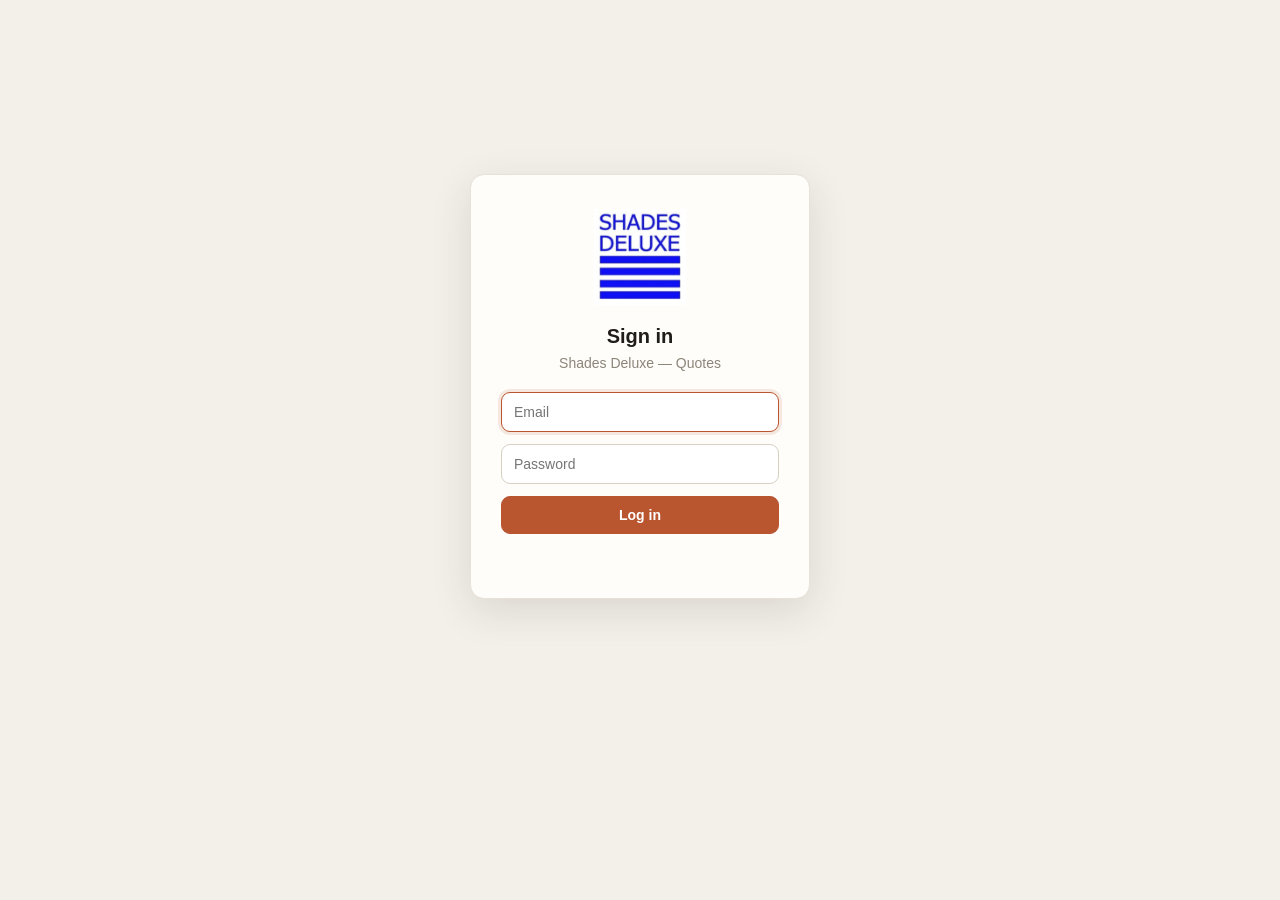
==== commit 7108b288: "go" ====
--- a/index.html
+++ b/index.html
@@ -1,15 +1,17 @@
 <!doctype html>
 <html lang="en">
+
 <head>
   <meta charset="utf-8" />
   <meta name="viewport" content="width=device-width, initial-scale=1" />
   <title>Shades Deluxe — Quotes</title>
-  <link rel="icon" href="assets/logo.jpg" />
+  <link rel="icon" href="assets/logo.png" />
   <link rel="stylesheet" href="css/styles.css" />
 </head>
+
 <body>
   <header class="topbar no-print">
-    <div class="brand"><img class="brand-logo" src="assets/logo.jpg" alt="" /><span>Shades Deluxe</span></div>
+    <div class="brand"><img class="brand-logo" src="assets/logo.png" alt="" /><span>Shades Deluxe</span></div>
     <nav class="tabs">
       <button class="tab" data-view="dashboard">Dashboard</button>
       <button class="tab" data-view="quotes">Quotes</button>
@@ -25,4 +27,5 @@
 
   <script type="module" src="js/app.js"></script>
 </body>
-</html>
+
+</html>
--- a/css/styles.css
+++ b/css/styles.css
@@ -141,6 +141,11 @@
 .totals { margin-left: auto; width: 340px; margin-top: 18px; }
 .totals .line { display: flex; justify-content: space-between; align-items: center; padding: 7px 0; color: var(--ink-soft); }
 .totals .line.grand { border-top: 2px solid var(--ink); margin-top: 8px; padding-top: 12px; font-size: 22px; font-weight: 800; color: var(--ink); letter-spacing: -.5px; }
+.profit-box { margin-top: 14px; padding: 12px 14px; background: var(--bg); border-radius: var(--radius-sm); border: 1px dashed var(--line-strong); }
+.profit-box .pb-head { font-size: 10px; text-transform: uppercase; letter-spacing: .5px; color: var(--muted); font-weight: 700; margin-bottom: 6px; }
+.profit-box .line { padding: 4px 0; font-size: 14px; }
+.profit-box .line.profit { color: var(--accent); font-weight: 800; }
+.profit-box .line.profit span:first-child { display: inline-flex; align-items: baseline; gap: 6px; }
 
 /* ---------- printable document (refined greyscale, brand logo) ---------- */
 .invoice-panel { padding: 0; overflow: hidden; }
@@ -180,6 +185,18 @@
 .invoice.work table.items th, .invoice.work table.items td { padding: 8px 9px; font-size: 11.5px; white-space: nowrap; }
 .invoice.work table.items td.desc { white-space: normal; max-width: 150px; }
 .inv-scroll { overflow-x: auto; }
+/* DYMO 30252 stickers */
+.labels-wrap { display: flex; flex-wrap: wrap; gap: 14px; }
+.dymo-label { width: 3.5in; height: 1.125in; box-sizing: border-box; padding: 0.07in 0.12in; border: 1px solid var(--line-strong); border-radius: 6px; background: #fff; color: #000; display: flex; align-items: center; justify-content: space-between; gap: 6px; overflow: hidden; }
+.dl-text { font-size: 11px; line-height: 1.3; min-width: 0; }
+.dl-name { font-weight: 800; }
+.dl-size { font-weight: 800; }
+.dl-logo { width: 0.8in; height: auto; flex: none; align-self: flex-start; mix-blend-mode: multiply; }
+@page dymo { size: 3.5in 1.125in; margin: 0; }
+@media print {
+  .dymo-label { page: dymo; break-after: page; border: 0; border-radius: 0; padding: 0.09in 0.14in; }
+  .labels-wrap { display: block; gap: 0; }
+}
 /* share dropdown */
 .share-menu { position: absolute; top: calc(100% + 6px); right: 0; z-index: 30; background: var(--panel); border: 1px solid var(--line); border-radius: var(--radius-sm); box-shadow: var(--shadow-lg); padding: 6px; min-width: 170px; display: flex; flex-direction: column; }
 .share-item { border: 0; background: transparent; text-align: left; padding: 9px 12px; border-radius: 7px; cursor: pointer; font-size: 14px; font-weight: 600; color: var(--ink); }
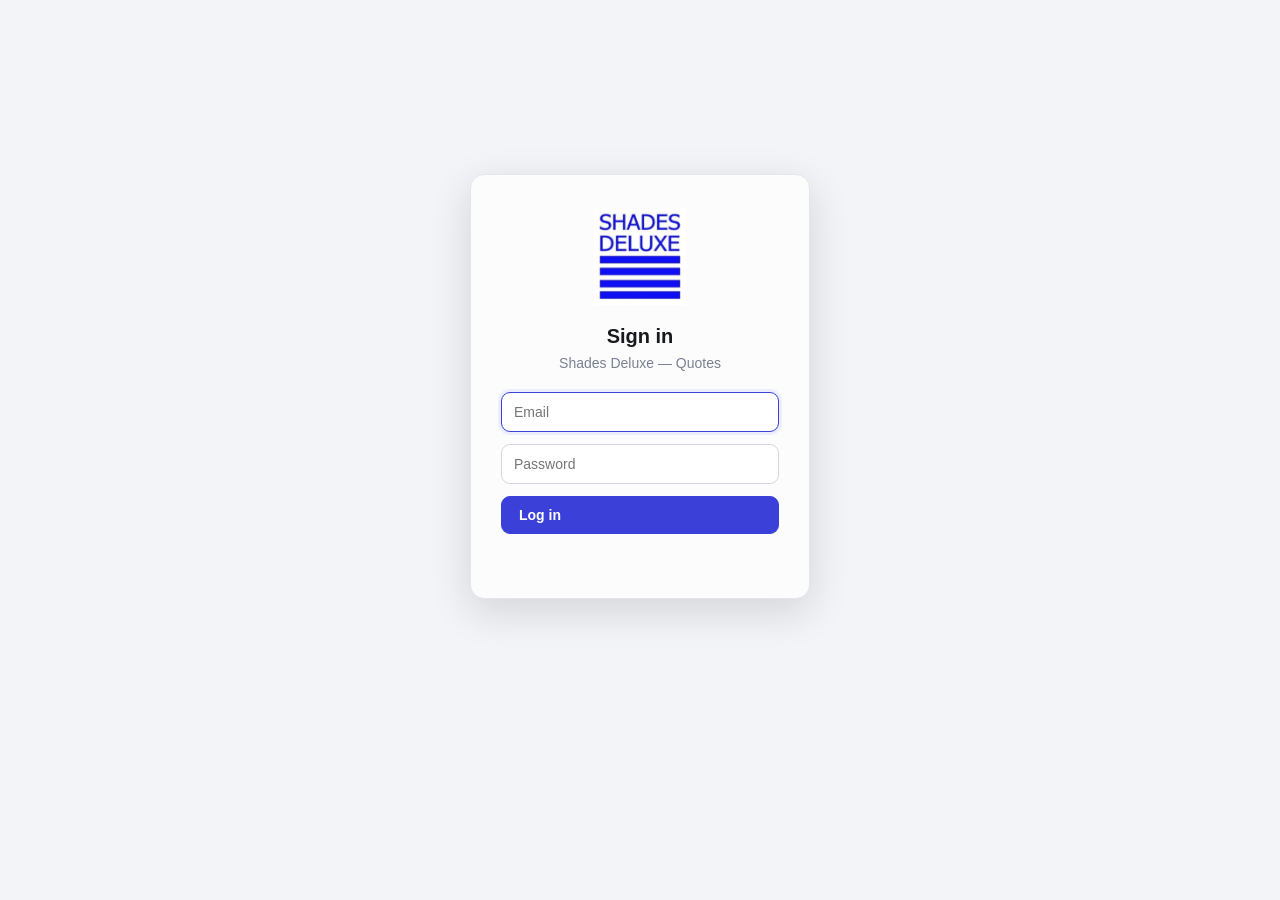
==== commit a0526b37: "feat(ui): token-driven light/dark theme, component kit (dropdown, date picker, confirm, tooltip), co" ====
--- a/index.html
+++ b/index.html
@@ -4,8 +4,28 @@
 <head>
   <meta charset="utf-8" />
   <meta name="viewport" content="width=device-width, initial-scale=1" />
+  <script>
+    // Theme before first paint, so a dark-theme reload never flashes light.
+    (function () {
+      var t = null;
+      try { t = localStorage.getItem('sd-theme'); } catch (e) {}
+      if (t !== 'light' && t !== 'dark') t = matchMedia('(prefers-color-scheme: dark)').matches ? 'dark' : 'light';
+      document.documentElement.dataset.theme = t;
+    })();
+  </script>
+  <script>
+    // Deep links: 404.html bounces unknown paths here as /?/quotes/q_1; put the real path back.
+    (function () {
+      var gh = location.hostname.slice(-10) === '.github.io';
+      var base = gh ? '/' + location.pathname.split('/')[1] + '/' : '/';
+      var q = location.search;
+      if (q.charAt(1) === '/') history.replaceState(null, '', base + q.slice(2).replace(/~and~/g, '&') + location.hash);
+      document.write('<base href="' + base + '">');
+    })();
+  </script>
   <title>Shades Deluxe — Quotes</title>
   <link rel="icon" href="assets/logo.png" />
+  <link rel="stylesheet" href="css/tokens.css" />
   <link rel="stylesheet" href="css/styles.css" />
 </head>
 
--- a/css/tokens.css
+++ b/css/tokens.css
@@ -0,0 +1,125 @@
+/* Design tokens — the only place a color is allowed to be written down.
+   Every token is light-dark(light value, dark value): one declaration, two themes.
+   Everything else in the app reads var(--token). Which side applies is decided by
+   `color-scheme` on <html> (set from the theme toggle), and printing always forces
+   the light side, so a document prints as ink on white whatever the screen shows. */
+
+:root {
+  color-scheme: light;
+  font-family: -apple-system, BlinkMacSystemFont, "Segoe UI", Roboto, Helvetica, Arial, sans-serif;
+  --radius: 14px;
+  --radius-sm: 9px;
+
+  /* surfaces: cool greys; dark steps up in lightness the closer a layer is to the reader */
+  --bg: light-dark(#f3f4f7, #121418);
+  --panel: light-dark(#fcfcfd, #1a1d22);
+  --surface: light-dark(#fff, #242830);        /* inputs, buttons, chips */
+  --surface-sunken: light-dark(#f1f2f6, #1f2228);
+  --surface-hover: light-dark(#f6f7fa, #2a2e36);
+  --field: light-dark(#f6f7fa, #21252c);       /* resting fill of worksheet fields */
+  --draft: light-dark(#eef0f9, #232834);       /* the "new line" row */
+  --focus-fill: light-dark(#fff, #2b303a);
+
+  /* text */
+  --ink: light-dark(#181a20, #e6e8ee);
+  --ink-soft: light-dark(#454a55, #c3c8d4);
+  --muted: light-dark(#7b8190, #8f96a5);
+  --faint: light-dark(#bcc1cc, #565c6a);
+  --on-ink: light-dark(#fff, #121418);         /* text on an --ink fill */
+  --on-brand: light-dark(#fff, #0f1029);       /* text on brand / status / identity fills */
+  --ink-hover: light-dark(#000, #fff);
+
+  /* lines */
+  --line: light-dark(#e4e6ec, #2a2e36);
+  --line-strong: light-dark(#d3d7e0, #3a3f4a);
+  --line-soft: light-dark(#eceef3, #242830);
+  --line-field: light-dark(#e6e8ef, #2f343d);
+
+  /* brand: the logo's blue, softened for UI; the neutrals are cool so they sit with it */
+  --brand: light-dark(#3a40d8, #838aff);
+  --brand-dark: light-dark(#2c31b8, #9ca1ff);
+  --brand-tint: light-dark(#eceefd, #272a52);
+  --gold: light-dark(#c99a3f, #d6ae5c);
+  /* green means "yes / confirmed" and nothing else, so brand blue is never mistaken for it */
+  --accent: light-dark(#3f7d5f, #6cb591);
+  --accent-dark: light-dark(#336650, #82c8a4);
+
+  /* status */
+  --danger: light-dark(#c8332b, #f08978);
+  --danger-tint: light-dark(#fbe6e4, #3a2326);
+  --danger-tint-strong: light-dark(#f5d4d1, #4a2b2f);
+  --danger-line: light-dark(#f0bfba, #6a3b40);
+  --success: light-dark(#2f6a4f, #78c7a1);
+  --success-tint: light-dark(#e1f1e8, #1f3128);
+  --warn: light-dark(#9a6a12, #e3b866);
+  --warn-tint: light-dark(#fbf0dc, #352c1c);
+  --info: light-dark(#6b4fa5, #b9a3ee);
+  --info-tint: light-dark(#ede9f8, #2b2940);
+  --neutral-tint: light-dark(#eef0f4, #2a2e36);
+  --flash: light-dark(#fbe3a8, #54421a);
+  --stripe: light-dark(#eef0f4, #272b33);      /* hatching on not-applicable cells */
+
+  /* overlays, shadows, tooltip */
+  --overlay: light-dark(rgba(18, 20, 28, .5), rgba(0, 0, 0, .6));
+  --overlay-soft: light-dark(rgba(20, 24, 40, .35), rgba(0, 0, 0, .5));
+  --on-ink-wash: light-dark(rgba(255, 255, 255, .2), rgba(0, 0, 0, .15));
+  --shadow-a: light-dark(rgba(20, 24, 40, .05), rgba(0, 0, 0, .3));
+  --shadow-b: light-dark(rgba(20, 24, 40, .07), rgba(0, 0, 0, .22));
+  --shadow-c: light-dark(rgba(20, 24, 40, .14), rgba(0, 0, 0, .45));
+  --shadow-pill-c: light-dark(rgba(20, 24, 40, .18), rgba(0, 0, 0, .45));
+  --shadow-peer-c: light-dark(rgba(20, 24, 40, .25), rgba(0, 0, 0, .45));
+  --shadow-cursor: light-dark(rgba(20, 24, 40, .3), rgba(0, 0, 0, .5));
+  --shadow: 0 1px 2px var(--shadow-a), 0 8px 24px var(--shadow-b);
+  --shadow-lg: 0 12px 40px var(--shadow-c);
+  --shadow-pill: 0 1px 3px var(--shadow-pill-c);
+  --shadow-peer: 0 1px 3px var(--shadow-peer-c);
+  --tip-bg: light-dark(#1f222a, #e6e8ee);
+  --tip-ink: light-dark(#fff, #181a20);
+
+  /* dashboard data colors, in the order they are assigned */
+  --dv-quote: light-dark(#8f96a5, #9ca3b2);
+  --dv-accepted: light-dark(#4a6d8c, #7aa2cb);
+  --dv-half: light-dark(#c99a3f, #d6ae5c);
+  --dv-paid: light-dark(#5e8c6a, #7fb593);
+  --dv-1: var(--brand);
+  --dv-2: light-dark(#4a8c8c, #6bb3b3);
+  --dv-3: light-dark(#5e8c6a, #7fb593);
+  --dv-4: light-dark(#c99a3f, #d6ae5c);
+  --dv-5: light-dark(#8a6a9e, #b08ec6);
+  --dv-6: light-dark(#b9552f, #df8460);
+  --dv-open: light-dark(#cdd1da, #474d59);
+  --dv-owed: light-dark(#dde0e7, #3a3f4a);
+
+  /* identity colors — a person's cursor/avatar, a price-table category. Mid-tones,
+     so white text and the page both read on them in either theme. */
+  --id-1: #3a6ea5;
+  --id-2: #b9552f;
+  --id-3: #3f7d5f;
+  --id-4: #8e44ad;
+  --id-5: #b88a2f;
+  --id-6: #c0392b;
+  --id-7: #16a085;
+  --id-8: #d9713c;
+  --id-9: #7f6a4a;
+  --on-id: #fff;
+
+  /* documents (invoice, work order, labels) follow the theme on screen */
+  --paper: light-dark(#fff, #1a1d22);
+  --paper-ink: light-dark(#000, #e6e8ee);
+  --paper-ink-1: light-dark(#111418, #e6e8ee);
+  --paper-ink-2: light-dark(#3f444c, #c3c8d4);
+  --paper-ink-3: light-dark(#6b7280, #8f96a5);
+  --paper-hair: light-dark(#e7e9ec, #2a2e36);
+  --paper-wash: light-dark(#f6f7f8, #242830);
+  --paper-success: light-dark(#2f6a4f, #78c7a1);
+}
+
+:root[data-theme="dark"] { color-scheme: dark; }
+:root[data-theme="light"] { color-scheme: light; }
+
+/* Paper is paper: a print or PDF is always the light side. Doing it in CSS (not by
+   flipping the theme in script) means the screen never flashes light behind the
+   print dialog. */
+@media print {
+  :root, :root[data-theme="dark"], :root[data-theme="light"] { color-scheme: light !important; }
+}
--- a/css/styles.css
+++ b/css/styles.css
@@ -1,25 +1,3 @@
-:root {
-  /* warm "paper & ink" palette — no corporate blue */
-  --bg: #f3f0ea;
-  --panel: #fffdfa;
-  --ink: #211d18;
-  --ink-soft: #4a443c;
-  --muted: #8c8579;
-  --line: #e7e1d7;
-  --line-strong: #d8d0c3;
-  --brand: #b9552f;         /* warm clay */
-  --brand-dark: #9e451f;
-  --brand-tint: #f6e7df;
-  --gold: #c99a3f;
-  --accent: #3f7d5f;        /* muted green for add/confirm */
-  --accent-dark: #336650;
-  --danger: #c04326;
-  --radius: 14px;
-  --radius-sm: 9px;
-  --shadow: 0 1px 2px rgba(40,30,20,.05), 0 8px 24px rgba(40,30,20,.06);
-  --shadow-lg: 0 12px 40px rgba(40,30,20,.12);
-  font-family: -apple-system, BlinkMacSystemFont, "Segoe UI", Roboto, Helvetica, Arial, sans-serif;
-}
 
 * { box-sizing: border-box; }
 html, body { margin: 0; background: var(--bg); color: var(--ink); -webkit-font-smoothing: antialiased; }
@@ -36,7 +14,6 @@
 .brand { font-weight: 800; font-size: 18px; letter-spacing: -.2px; color: var(--ink); display: flex; align-items: center; gap: 9px; }
 .brand span { vertical-align: middle; }
 .brand-logo { width: 30px; height: 30px; object-fit: contain; border-radius: 6px; }
-.price-tag { background: #eef3e9; color: #3f7d5f; font-weight: 800; font-size: 11px; border-radius: 5px; padding: 1px 6px; }
 .tabs { display: flex; gap: 2px; }
 .tab {
   background: transparent; color: var(--muted); border: 0;
@@ -44,7 +21,7 @@
   font-size: 14px; font-weight: 600; transition: all .12s;
 }
 .tab:hover { background: var(--bg); color: var(--ink); }
-.tab.active { background: var(--ink); color: #fff; }
+.tab.active { background: var(--ink); color: var(--on-ink); }
 
 /* ---------- layout ---------- */
 main { max-width: 1200px; margin: 26px auto; padding: 0 22px 90px; }
@@ -55,42 +32,42 @@
 }
 .panel h2 { margin: 0; font-size: 20px; letter-spacing: -.3px; }
 .panel h3 { margin: 0 0 14px; font-size: 12px; color: var(--muted); text-transform: uppercase; letter-spacing: .8px; font-weight: 700; }
-.row { display: flex; flex-wrap: wrap; gap: 14px; align-items: flex-end; }
+.row { display: flex; flex-wrap: wrap; gap: 14px; align-items: flex-start; }
 .section-head { display: flex; justify-content: space-between; align-items: center; margin-bottom: 16px; gap: 12px; flex-wrap: wrap; }
 
 /* ---------- forms ---------- */
 label.field { display: flex; flex-direction: column; gap: 5px; font-size: 11.5px; color: var(--muted); font-weight: 700; text-transform: uppercase; letter-spacing: .4px; }
-.field input, .field select, textarea {
+.field input, .field .dd, textarea {
   padding: 10px 11px; border: 1px solid var(--line-strong); border-radius: var(--radius-sm);
-  font-size: 14px; background: #fff; color: var(--ink); min-width: 0; font-weight: 500;
+  font-size: 14px; background: var(--surface); color: var(--ink); min-width: 0; font-weight: 500;
   text-transform: none; letter-spacing: normal; transition: border-color .12s, box-shadow .12s;
 }
-.field input:focus, .field select:focus, textarea:focus { outline: 0; border-color: var(--brand); box-shadow: 0 0 0 3px var(--brand-tint); }
+.field input:focus, .field .dd:focus-visible, .field .dd[aria-expanded="true"], textarea:focus { outline: 0; border-color: var(--brand); box-shadow: 0 0 0 3px var(--brand-tint); }
 .field.grow { flex: 1 1 170px; }
 .dim { display: flex; gap: 6px; align-items: flex-end; }
 .dim input { width: 76px; }
-.dim select { width: 78px; }
-.check { flex-direction: row; align-items: center; gap: 8px; color: var(--ink); font-size: 13.5px; text-transform: none; letter-spacing: normal; font-weight: 600; padding-bottom: 9px; cursor: pointer; }
+.dim .dd { width: 78px; }
+label.field.check, label.check { flex-direction: row; align-items: center; gap: 8px; color: var(--ink); font-size: 13.5px; text-transform: none; letter-spacing: normal; font-weight: 600; padding-bottom: 9px; cursor: pointer; }
 .check input { width: 18px; height: 18px; accent-color: var(--brand); cursor: pointer; }
 
 /* ---------- buttons ---------- */
 button.btn {
-  border: 1px solid var(--line-strong); background: #fff; color: var(--ink);
+  border: 1px solid var(--line-strong); background: var(--surface); color: var(--ink);
   padding: 10px 17px; border-radius: var(--radius-sm); cursor: pointer; font-weight: 700; font-size: 14px;
   transition: all .12s; white-space: nowrap;
 }
 button.btn:hover { border-color: var(--brand); color: var(--brand); background: var(--brand-tint); }
-button.btn.primary { background: var(--brand); color: #fff; border-color: var(--brand); }
-button.btn.primary:hover { background: var(--brand-dark); color: #fff; border-color: var(--brand-dark); }
-button.btn.accent { background: var(--accent); color: #fff; border-color: var(--accent); }
-button.btn.accent:hover { background: var(--accent-dark); color: #fff; border-color: var(--accent-dark); }
-button.btn.dark { background: var(--ink); color: #fff; border-color: var(--ink); }
-button.btn.dark:hover { background: #000; color: #fff; }
+button.btn.primary { background: var(--brand); color: var(--on-brand); border-color: var(--brand); }
+button.btn.primary:hover { background: var(--brand-dark); color: var(--on-brand); border-color: var(--brand-dark); }
+button.btn.accent { background: var(--accent); color: var(--on-brand); border-color: var(--accent); }
+button.btn.accent:hover { background: var(--accent-dark); color: var(--on-brand); border-color: var(--accent-dark); }
+button.btn.dark { background: var(--ink); color: var(--on-ink); border-color: var(--ink); }
+button.btn.dark:hover { background: var(--ink-hover); color: var(--on-ink); }
 button.btn.ghost { background: transparent; border-color: transparent; color: var(--muted); }
 button.btn.ghost:hover { background: var(--bg); color: var(--ink); border-color: transparent; }
 button.btn.small { padding: 6px 12px; font-size: 13px; }
 button.icon { border: 0; background: transparent; cursor: pointer; color: var(--muted); font-size: 15px; padding: 5px 8px; border-radius: 7px; transition: all .12s; }
-button.icon:hover { background: #fbe9e4; color: var(--danger); }
+button.icon:hover { background: var(--danger-tint); color: var(--danger); }
 .spacer { flex: 1; }
 
 /* ---------- data table ---------- */
@@ -98,11 +75,9 @@
 table.data th, table.data td { padding: 10px 12px; border-bottom: 1px solid var(--line); text-align: left; white-space: nowrap; }
 table.data th { color: var(--muted); font-size: 10.5px; text-transform: uppercase; letter-spacing: .5px; font-weight: 700; }
 table.data td.num, table.data th.num { text-align: right; font-variant-numeric: tabular-nums; }
-table.data tbody tr:hover { background: #faf7f2; }
+table.data tbody tr:hover { background: var(--surface-hover); }
 table.data tbody tr:last-child td { border-bottom: 0; }
 .scroll { overflow-x: auto; border-radius: var(--radius-sm); }
-.pill { display: inline-block; padding: 3px 10px; border-radius: 999px; font-size: 12px; font-weight: 700; background: var(--brand-tint); color: var(--brand-dark); }
-.pill.soft { background: var(--bg); color: var(--ink-soft); }
 .muted { color: var(--muted); }
 .empty { text-align: center; color: var(--muted); padding: 54px 10px; font-size: 15px; }
 .empty .big { font-size: 40px; margin-bottom: 8px; }
@@ -115,27 +90,37 @@
 .card .total { font-size: 24px; font-weight: 800; color: var(--brand); margin-top: 10px; letter-spacing: -.5px; }
 .card .status { position: absolute; top: 16px; right: 16px; }
 .pay-tag { display: inline-block; margin-top: 8px; font-size: 11.5px; font-weight: 700; padding: 2px 10px; border-radius: 999px; }
-.pay-tag.full { background: #e2f0e8; color: #2f6a4f; }
-.pay-tag.half { background: #fbf0dc; color: #9a6a12; }
+.pay-tag.full { background: var(--success-tint); color: var(--success); }
+.pay-tag.half { background: var(--warn-tint); color: var(--warn); }
 .badge { padding: 3px 10px; border-radius: 999px; font-size: 11px; font-weight: 700; text-transform: uppercase; letter-spacing: .4px; }
-.badge.draft { background: #f0ece4; color: #8c8579; }
-.badge.sent { background: #e7eef6; color: #3a6ea5; }
-.badge.won { background: #e2f0e8; color: #2f6a4f; }
-.badge.lost { background: #f7e6e2; color: #b0492f; }
+.badge.quote { background: var(--neutral-tint); color: var(--muted); }
+.badge.accepted { background: var(--info-tint); color: var(--info); }
+.badge.half { background: var(--warn-tint); color: var(--warn); }
+.badge.paid { background: var(--success-tint); color: var(--success); }
 
 /* editable price grid */
-table.grid { border-collapse: separate; border-spacing: 0; font-size: 13px; }
-table.grid th, table.grid td { border-right: 1px solid var(--line); border-bottom: 1px solid var(--line); padding: 0; }
-table.grid tr th:first-child, table.grid tr td:first-child { border-left: 1px solid var(--line); }
-table.grid thead th { border-top: 1px solid var(--line); background: #f5f1ea; color: var(--ink-soft); font-weight: 700; }
-table.grid input { width: 66px; border: 0; padding: 9px 7px; text-align: right; font-variant-numeric: tabular-nums; background: transparent; font-weight: 500; }
-table.grid input:focus { outline: 2px solid var(--brand); border-radius: 4px; background: #fffaf3; }
-table.grid .corner { background: var(--ink); color: #fff; font-size: 11px; font-weight: 700; }
-table.grid .rowhead input { background: #f5f1ea; font-weight: 800; }
-table.grid .delcol { cursor: pointer; color: var(--danger); font-weight: 700; text-align: center; font-size: 12px; opacity: .5; }
-table.grid .delcol:hover { opacity: 1; }
-table.grid thead th:first-child { border-top-left-radius: var(--radius-sm); }
-table.grid tbody tr:last-child td:first-child { border-bottom-left-radius: var(--radius-sm); }
+/* editable price grid: same field language as the worksheet */
+.grid-wrap { display: inline-block; max-width: 100%; overflow-x: auto; vertical-align: top; border: 1px solid var(--line); border-radius: var(--radius); background: var(--surface); }
+table.grid { border-collapse: separate; border-spacing: 0; font-size: 14px; width: max-content; }
+table.grid th, table.grid td { padding: 2px; border-bottom: 1px solid var(--line-soft); }
+table.grid tbody tr:last-child td { border-bottom: 0; }
+table.grid thead th { background: var(--surface-sunken); border-bottom: 1px solid var(--line); padding: 8px 3px 6px; text-align: center; vertical-align: top; }
+table.grid input { width: 62px; height: 36px; border: 1px solid transparent; border-radius: 9px; padding: 0 4px; text-align: center; font: inherit; appearance: textfield; -moz-appearance: textfield; font-weight: 500; font-variant-numeric: tabular-nums; color: var(--ink); background: transparent; transition: background-color .12s, border-color .12s, box-shadow .12s; }
+table.grid input::-webkit-inner-spin-button, table.grid input::-webkit-outer-spin-button { -webkit-appearance: none; margin: 0; }
+table.grid input:hover { background: var(--surface-hover); }
+table.grid input:focus { outline: 0; border-color: var(--brand); background: var(--surface); box-shadow: 0 0 0 3px var(--brand-tint); }
+table.grid thead input { font-weight: 800; text-align: center; }
+table.grid input.cell-price:placeholder-shown { background: var(--warn-tint); }
+table.grid .corner { background: var(--surface-sunken); color: var(--muted); font-size: 10.5px; font-weight: 800; letter-spacing: .5px; text-transform: uppercase; line-height: 1.5; padding: 8px 12px; text-align: left; white-space: nowrap; }
+table.grid .corner span { display: block; }
+table.grid .rowhead { background: var(--surface-sunken); border-right: 1px solid var(--line); }
+table.grid .rowhead input { font-weight: 800; text-align: center; }
+table.grid tbody tr:hover td:not(.rowhead) { background: var(--surface-hover); }
+table.grid .del { text-align: center; }
+table.grid .del .row-act { opacity: .55; }
+table.grid .del .row-act:hover, table.grid th .row-act:hover { opacity: 1; }
+table.grid th > * { display: block; margin-left: auto; margin-right: auto; }
+table.grid th .row-act { width: 22px; height: 22px; opacity: .45; margin-top: 2px; }
 
 /* totals block */
 .totals { margin-left: auto; width: 340px; margin-top: 18px; }
@@ -144,12 +129,14 @@
 .profit-box { margin-top: 14px; padding: 12px 14px; background: var(--bg); border-radius: var(--radius-sm); border: 1px dashed var(--line-strong); }
 .profit-box .pb-head { font-size: 10px; text-transform: uppercase; letter-spacing: .5px; color: var(--muted); font-weight: 700; margin-bottom: 6px; }
 .profit-box .line { padding: 4px 0; font-size: 14px; }
+.profit-box .line.sub { padding: 2px 0 2px 12px; font-size: 12.5px; color: var(--muted); }
+.profit-box .line.profit { border-top: 1px solid var(--line-strong); margin-top: 6px; padding-top: 8px; }
 .profit-box .line.profit { color: var(--accent); font-weight: 800; }
 .profit-box .line.profit span:first-child { display: inline-flex; align-items: baseline; gap: 6px; }
 
 /* ---------- printable document (refined greyscale, brand logo) ---------- */
 .invoice-panel { padding: 0; overflow: hidden; }
-.invoice { --ink1: #111418; --ink2: #3f444c; --ink3: #6b7280; --hair: #e7e9ec; --wash: #f6f7f8; background: #fff; color: var(--ink2); padding: 46px 52px 48px; max-width: 860px; margin: 0 auto; }
+.invoice { --ink1: var(--paper-ink-1); --ink2: var(--paper-ink-2); --ink3: var(--paper-ink-3); --hair: var(--paper-hair); --wash: var(--paper-wash); background: var(--paper); color: var(--ink2); padding: 46px 52px 48px; max-width: 860px; margin: 0 auto; }
 .invoice .head { display: flex; justify-content: space-between; align-items: flex-start; margin-bottom: 30px; padding-bottom: 26px; border-bottom: 1px solid var(--hair); }
 .invoice .co { display: flex; align-items: center; gap: 18px; }
 .invoice .logo { width: 78px; height: 78px; object-fit: contain; flex: none; }
@@ -162,7 +149,11 @@
 .invoice .mrow .ml { color: var(--ink3); font-weight: 500; }
 .invoice .mrow .mv { color: var(--ink1); font-weight: 600; font-variant-numeric: tabular-nums; }
 .invoice .mrow.status { justify-content: flex-end; margin-top: 2px; }
-.invoice .bill { padding: 2px 0 0; margin-bottom: 28px; }
+.invoice .delivery-banner { margin: 4px 0 20px; padding: 10px 16px; border: 2px solid var(--brand); border-radius: var(--radius-sm); font-size: 20px; font-weight: 800; color: var(--brand); text-align: center; letter-spacing: .3px; }
+.invoice .parties { display: flex; justify-content: space-between; gap: 40px; margin-bottom: 28px; }
+.invoice .parties .ship { text-align: right; }
+@media screen and (max-width: 760px) { .invoice .parties { flex-direction: column; gap: 16px; } .invoice .parties .ship { text-align: left; } }
+.invoice .bill { padding: 2px 0 0; }
 .invoice .bill h4 { margin: 0 0 6px; font-size: 10.5px; text-transform: uppercase; color: var(--ink3); letter-spacing: 1px; font-weight: 700; }
 .invoice .bill-name { font-size: 16px; font-weight: 700; color: var(--ink1); }
 .invoice .bill div { font-size: 13px; color: var(--ink2); }
@@ -172,13 +163,17 @@
 .invoice table.items td { padding: 13px 12px; border-bottom: 1px solid var(--hair); font-size: 13px; vertical-align: top; color: var(--ink2); }
 .invoice table.items td.strong { font-weight: 600; color: var(--ink1); }
 .invoice table.items td.desc { color: var(--ink3); max-width: 280px; line-height: 1.55; }
+/* A line the price chart cannot reach prints TBD, not $0. Make it unmissable on the
+   page so it is never mailed as a free shade. */
+.invoice table.items tr.unpriced td { background: color-mix(in srgb, var(--danger) 7%, transparent); }
+.invoice table.items tr.unpriced td.num { color: var(--danger); font-weight: 800; letter-spacing: .5px; }
 .invoice .sum { display: flex; justify-content: flex-end; margin-top: 20px; }
 .invoice .sum-box { width: 300px; }
 .invoice .sum-box .line { display: flex; justify-content: space-between; padding: 8px 2px; font-size: 14px; color: var(--ink2); }
 .invoice .sum-box .line.grand { margin-top: 8px; padding: 14px 2px 4px; border-top: 2px solid var(--ink1); color: var(--ink1); font-size: 20px; font-weight: 800; }
-.invoice .sum-box .line.paid { color: #2f6a4f; font-weight: 600; }
+.invoice .sum-box .line.paid { color: var(--paper-success); font-weight: 600; }
 .invoice .sum-box .line.balance { color: var(--ink1); font-weight: 700; border-top: 1px dashed var(--hair); padding-top: 10px; }
-.invoice .paid-stamp { margin-top: 12px; text-align: center; border: 2px solid #2f6a4f; color: #2f6a4f; font-weight: 800; letter-spacing: 2px; padding: 8px; border-radius: 8px; font-size: 15px; }
+.invoice .paid-stamp { margin-top: 12px; text-align: center; border: 2px solid var(--paper-success); color: var(--paper-success); font-weight: 800; letter-spacing: 2px; padding: 8px; border-radius: 8px; font-size: 15px; }
 .invoice .terms { margin-top: 36px; font-size: 11.5px; color: var(--ink3); white-space: pre-line; border-top: 1px solid var(--hair); padding-top: 16px; line-height: 1.7; }
 /* work order: compact spec grid */
 .invoice.work { max-width: 1040px; }
@@ -187,14 +182,23 @@
 .inv-scroll { overflow-x: auto; }
 /* DYMO 30252 stickers */
 .labels-wrap { display: flex; flex-wrap: wrap; gap: 14px; }
-.dymo-label { width: 3.5in; height: 1.125in; box-sizing: border-box; padding: 0.07in 0.12in; border: 1px solid var(--line-strong); border-radius: 6px; background: #fff; color: #000; display: flex; align-items: center; justify-content: space-between; gap: 6px; overflow: hidden; }
-.dl-text { font-size: 11px; line-height: 1.3; min-width: 0; }
+.dl-wrap { display: inline-flex; align-items: center; gap: 10px; }
+.dl-check { width: 20px; height: 20px; flex: none; accent-color: var(--brand); cursor: pointer; }
+.dymo-label.deselected { opacity: .32; }
+@media print { .dymo-label.deselected, .dl-wrap:has(.dl-check:not(:checked)) { display: none !important; } }
+.dymo-label { width: 3.5in; height: 1.125in; box-sizing: border-box; padding: 0.07in 0.12in; border: 1px solid var(--line-strong); border-radius: 6px; background: var(--paper); color: var(--paper-ink); display: flex; align-items: center; justify-content: space-between; gap: 6px; overflow: hidden; }
+/* base size is auto-fit per label in JS; children scale in em, everything uppercase */
+.dl-text { font-size: 13px; line-height: 1.24; flex: 1; min-width: 0; max-height: 100%; overflow: hidden; text-transform: uppercase; }
 .dl-name { font-weight: 800; }
-.dl-size { font-weight: 800; }
-.dl-logo { width: 0.8in; height: auto; flex: none; align-self: flex-start; mix-blend-mode: multiply; }
+.dl-loc { letter-spacing: .3px; }
+.dl-prod { font-size: .9em; }
+.dl-size { font-size: 1.12em; font-weight: 800; }
+.dl-logo { width: 0.8in; height: auto; flex: none; align-self: center; object-fit: contain; }
 @page dymo { size: 3.5in 1.125in; margin: 0; }
 @media print {
-  .dymo-label { page: dymo; break-after: page; border: 0; border-radius: 0; padding: 0.09in 0.14in; }
+  /* each wrapper is one DYMO page; checkbox is hidden, label fills the sticker */
+  .dl-wrap { display: block; page: dymo; break-after: page; }
+  .dymo-label { break-after: auto; border: 0; border-radius: 0; padding: 0.09in 0.14in; width: 3.5in; height: 1.125in; }
   .labels-wrap { display: block; gap: 0; }
 }
 /* share dropdown */
@@ -209,7 +213,7 @@
 }
 
 /* ---------- responsive (phone / tablet) ---------- */
-@media (max-width: 760px) {
+@media screen and (max-width: 760px) {
   .topbar { height: auto; min-height: 56px; padding: 8px 14px; flex-wrap: wrap; gap: 6px 16px; }
   .brand { font-size: 16px; }
   .tabs { width: 100%; overflow-x: auto; gap: 2px; padding-bottom: 2px; -webkit-overflow-scrolling: touch; }
@@ -231,44 +235,39 @@
 
 .toast {
   position: fixed; bottom: 26px; left: 50%; transform: translateX(-50%);
-  background: var(--ink); color: #fff; padding: 11px 20px; border-radius: 999px;
+  background: var(--ink); color: var(--on-ink); padding: 11px 20px; border-radius: 999px;
   font-size: 13px; font-weight: 700; z-index: 50; box-shadow: var(--shadow-lg);
 }
 
-/* ---------- price tables (grouped by type) ---------- */
-.ptabs { --roller: #b9552f; --zebra: #3a6ea5; display: flex; flex-wrap: wrap; gap: 10px 18px; align-items: center; margin-bottom: 20px; }
-.ptab-group { display: inline-flex; align-items: center; gap: 6px; padding: 4px; background: var(--bg); border-radius: 999px; }
-.ptab-label { font-size: 10.5px; font-weight: 800; text-transform: uppercase; letter-spacing: .8px; padding: 0 8px 0 10px; }
-.ptab-label.roller { color: var(--roller); }
-.ptab-label.zebra { color: var(--zebra); }
-.ptab { display: inline-flex; align-items: center; gap: 7px; padding: 7px 14px; border-radius: 999px; border: 1px solid transparent; background: #fff; cursor: pointer; font-weight: 700; font-size: 13.5px; color: var(--ink-soft); }
-.ptab .dot { width: 8px; height: 8px; border-radius: 50%; }
-.ptab.roller .dot { background: var(--roller); }
-.ptab.zebra .dot { background: var(--zebra); }
+/* ---------- price tables (grouped by category, color set via --cat-color) ---------- */
+.ptabs { display: flex; flex-wrap: wrap; gap: 10px 18px; align-items: center; margin-bottom: 20px; }
+.ptab-group { display: inline-flex; align-items: center; gap: 6px; padding: 4px; background: var(--bg); border-radius: 999px; transition: outline-color .12s; outline: 2px solid transparent; outline-offset: 2px; }
+.ptab-group.dragover { outline-color: var(--brand); }
+.ptab-label { font-size: 10.5px; font-weight: 800; text-transform: uppercase; letter-spacing: .8px; padding: 0 8px 0 10px; color: var(--muted); }
+.ptab { display: inline-flex; align-items: center; gap: 7px; padding: 7px 14px; border-radius: 999px; border: 1px solid transparent; background: var(--surface); cursor: grab; font-weight: 700; font-size: 13.5px; color: var(--ink-soft); }
+.ptab .dot { width: 8px; height: 8px; border-radius: 50%; background: var(--cat-color, var(--brand)); }
 .ptab:hover { border-color: var(--line-strong); }
-.ptab.active.roller { background: var(--roller); color: #fff; }
-.ptab.active.zebra { background: var(--zebra); color: #fff; }
-.ptab.active .dot { background: #fff; }
+.ptab.active { background: var(--cat-color, var(--brand)); color: var(--on-id); }
+.ptab.active .dot { background: var(--on-id); }
 .ptab.new { border: 1px dashed var(--line-strong); color: var(--muted); background: transparent; font-weight: 600; padding: 8px 14px; border-radius: 999px; cursor: pointer; }
 .ptab.new:hover { color: var(--brand); border-color: var(--brand); }
 
 .tbl-card { border: 1px solid var(--line); border-radius: var(--radius); padding: 18px; }
-.tbl-card.roller { border-top: 3px solid #b9552f; }
-.tbl-card.zebra { border-top: 3px solid #3a6ea5; }
 .tbl-summary { display: flex; flex-wrap: wrap; gap: 22px; align-items: center; padding: 12px 0 18px; }
-.type-badge { padding: 4px 12px; border-radius: 999px; font-size: 11px; font-weight: 800; text-transform: uppercase; letter-spacing: .6px; color: #fff; }
-.type-badge.roller { background: #b9552f; }
-.type-badge.zebra { background: #3a6ea5; }
+.type-badge { padding: 4px 12px; border-radius: 999px; font-size: 11px; font-weight: 800; text-transform: uppercase; letter-spacing: .6px; color: var(--cat-color, var(--brand)); background: color-mix(in srgb, var(--cat-color, var(--brand)) 14%, transparent); }
 .stat { display: flex; flex-direction: column; }
 .stat .sv { font-size: 17px; font-weight: 800; color: var(--ink); font-variant-numeric: tabular-nums; letter-spacing: -.3px; }
 .stat .sl { font-size: 10.5px; text-transform: uppercase; letter-spacing: .5px; color: var(--muted); font-weight: 700; }
-table.grid.zebra thead th { background: #eaf1f8; }
-table.grid.zebra .rowhead input { background: #eaf1f8; }
+
+/* ---------- modal (new price table) ---------- */
+.modal-overlay { position: fixed; inset: 0; background: var(--overlay); display: flex; align-items: center; justify-content: center; z-index: 100; }
+.modal-card { background: var(--panel); border-radius: var(--radius); padding: 22px; width: 340px; max-width: calc(100vw - 40px); box-shadow: var(--shadow-lg); }
+.modal-card .dd, .modal-card input { width: 100%; }
 
 .subtabs { display: flex; gap: 8px; margin-bottom: 18px; flex-wrap: wrap; align-items: center; }
-.subtab { padding: 8px 15px; border-radius: 999px; border: 1px solid var(--line-strong); background: #fff; cursor: pointer; font-weight: 700; font-size: 13.5px; transition: all .12s; }
+.subtab { padding: 8px 15px; border-radius: 999px; border: 1px solid var(--line-strong); background: var(--surface); cursor: pointer; font-weight: 700; font-size: 13.5px; transition: all .12s; }
 .subtab:hover { border-color: var(--brand); color: var(--brand); }
-.subtab.active { background: var(--ink); color: #fff; border-color: var(--ink); }
+.subtab.active { background: var(--ink); color: var(--on-ink); border-color: var(--ink); }
 
 /* ---------- editable worksheet (Excel-style) ---------- */
 .sheet-wrap { border: 1px solid var(--line); border-radius: var(--radius-sm); overflow-x: auto; overflow-y: hidden; }
@@ -282,53 +281,166 @@
 table.sheet { border-collapse: separate; border-spacing: 0; width: max-content; min-width: 100%; font-size: 13px; }
 table.sheet th {
   position: sticky; top: 0; z-index: 1;
-  background: #f5f1ea; color: var(--ink-soft); font-weight: 700;
+  background: var(--surface-sunken); color: var(--ink-soft); font-weight: 700;
   font-size: 10.5px; text-transform: uppercase; letter-spacing: .3px;
   padding: 8px 6px; text-align: left; white-space: nowrap; border-bottom: 1px solid var(--line-strong);
 }
 table.sheet th.r { text-align: right; }
 table.sheet td { padding: 3px 4px; border-bottom: 1px solid var(--line); vertical-align: middle; }
-table.sheet tbody tr:hover td { background: #faf7f2; }
-table.sheet select, table.sheet input {
+table.sheet tbody tr:hover td { background: var(--surface-hover); }
+table.sheet .dd, table.sheet input:not([type="checkbox"]) {
   width: 100%; border: 1px solid transparent; border-radius: 6px; padding: 6px 6px;
-  font-size: 13px; background: #fff; color: var(--ink); font-weight: 500;
-}
-table.sheet select { background: #fff; }
-table.sheet input.r { text-align: right; font-variant-numeric: tabular-nums; }
-table.sheet select:hover, table.sheet input:hover { border-color: var(--line-strong); }
-table.sheet select:focus, table.sheet input:focus { outline: 0; border-color: var(--brand); box-shadow: 0 0 0 2px var(--brand-tint); }
+  font-size: 13px; background: var(--surface); color: var(--ink); font-weight: 500;
+}
+table.sheet input:not([type="checkbox"]).r { text-align: right; font-variant-numeric: tabular-nums; }
 table.sheet .ck { display: flex; justify-content: center; }
 table.sheet .ck input { width: 18px; height: 18px; accent-color: var(--brand); }
 table.sheet td.r, table.sheet td.price { text-align: right; font-variant-numeric: tabular-nums; padding-right: 10px; white-space: nowrap; }
 table.sheet td.price strong { color: var(--ink); }
 table.sheet td.price strong.off { color: var(--warn); font-weight: 600; font-size: 11.5px; }
-table.sheet td.price .mintag { display: inline-block; margin-left: 5px; font-size: 9px; font-weight: 800; text-transform: uppercase; letter-spacing: .4px; color: var(--warn); background: #fbf0dc; border-radius: 4px; padding: 1px 4px; vertical-align: middle; cursor: help; }
+/* The price beside this tag IS charged — it is just missing the shade itself. */
+table.sheet td.price .offtag { display: inline-block; margin-left: 5px; font-size: 9px; font-weight: 800; text-transform: uppercase; letter-spacing: .4px; color: var(--danger); background: var(--danger-tint); border-radius: 4px; padding: 1px 4px; vertical-align: middle; cursor: default; }
 table.sheet tr.draftrow td { background: var(--bg); border-top: 2px solid var(--line-strong); }
 table.sheet tr.draftrow:hover td { background: var(--bg); }
 
 /* ---------- dashboard ---------- */
-.kpi-row { display: grid; grid-template-columns: repeat(4, 1fr); gap: 16px; margin-bottom: 20px; }
-.kpi { background: var(--ink); color: #fff; border-radius: var(--radius); padding: 18px 20px; box-shadow: var(--shadow); }
-.kpi-label { font-size: 11px; text-transform: uppercase; letter-spacing: .6px; color: #b9b2a6; font-weight: 700; }
-.kpi-value { font-size: 30px; font-weight: 800; letter-spacing: -.8px; margin-top: 6px; line-height: 1.1; }
-.kpi-sub { font-size: 12px; color: #9a9488; margin-top: 4px; }
-.dash-grid { display: grid; grid-template-columns: 1fr 1fr; gap: 16px; }
-.dash-card { margin: 0; }
-.dash-card h3 { margin-bottom: 16px; }
-.hbars { display: flex; flex-direction: column; gap: 12px; }
-.hbar-row { display: grid; grid-template-columns: 92px 1fr auto; align-items: center; gap: 12px; font-size: 13px; }
-.hbar-label { color: var(--ink-soft); font-weight: 600; text-transform: capitalize; white-space: nowrap; overflow: hidden; text-overflow: ellipsis; }
-.hbar-track { background: var(--bg); border-radius: 999px; height: 12px; overflow: hidden; }
-.hbar-fill { height: 100%; border-radius: 999px; min-width: 2px; transition: width .3s; }
-.hbar-val { font-variant-numeric: tabular-nums; font-weight: 700; color: var(--ink); white-space: nowrap; }
-.vbars { display: flex; align-items: flex-end; justify-content: space-around; gap: 10px; height: 190px; padding-top: 10px; }
-.vbar-col { display: flex; flex-direction: column; align-items: center; gap: 6px; flex: 1; }
-.vbar { width: 70%; max-width: 44px; background: linear-gradient(var(--brand), #d0805e); border-radius: 6px 6px 0 0; }
-.vbar-val { font-size: 11px; font-weight: 700; color: var(--ink-soft); font-variant-numeric: tabular-nums; }
-.vbar-label { font-size: 11px; color: var(--muted); font-weight: 600; }
+/* ---------- dashboard ----------
+   Muted, low-chroma data colours on warm paper; numbers in tabular figures so
+   columns of money line up; one accent rule per tile instead of four black slabs. */
+.kpi-row { display: grid; grid-template-columns: repeat(4, 1fr); gap: 14px; margin-bottom: 18px; }
+.kpi {
+  position: relative; overflow: hidden;
+  background: var(--panel); border: 1px solid var(--line); border-radius: var(--radius);
+  padding: 16px 18px 15px; box-shadow: var(--shadow);
+}
+.kpi-label { display: flex; align-items: center; gap: 7px; }
+.kpi-dot { width: 8px; height: 8px; border-radius: 50%; background: var(--accent, var(--brand)); flex: none; }
+.kpi-label { font-size: 10.5px; text-transform: uppercase; letter-spacing: .7px; color: var(--muted); font-weight: 800; }
+.kpi-value {
+  font-size: 29px; font-weight: 800; letter-spacing: -1px; margin-top: 7px; line-height: 1.05;
+  color: var(--ink); font-variant-numeric: tabular-nums;
+}
+.kpi-sub { font-size: 11.5px; color: var(--muted); margin-top: 5px; font-weight: 600; }
+
+.dash-grid { display: grid; grid-template-columns: repeat(2, minmax(0, 1fr)); gap: 14px; }
+.dash-card { margin: 0; padding: 18px 20px 20px; }
+.dash-card.wide { grid-column: span 2; }
+.dash-card-head { display: flex; align-items: baseline; justify-content: space-between; gap: 10px; margin-bottom: 16px; }
+.dash-card-head h3 { margin: 0; }
+.card-note { font-size: 10.5px; color: var(--muted); font-weight: 700; text-transform: uppercase; letter-spacing: .5px; }
+.empty-sm { color: var(--muted); font-size: 13px; padding: 18px 0; text-align: center; }
+
+/* The only loud thing on the board. Money that silently priced at zero has earned
+   the right to shout. */
+.badge.test { background: var(--line-soft); color: var(--muted); border: 1px dashed var(--line-strong); }
+
+/* price breakdown — the "show your working" panel */
+.price-explain { cursor: pointer; border-bottom: 1px dotted var(--line-strong); }
+td.price:hover .price-explain { color: var(--brand); border-bottom-color: var(--brand); }
+.bd-wrap {
+  position: fixed; inset: 0; z-index: 80; display: flex; align-items: center; justify-content: center;
+  background: var(--overlay-soft); padding: 24px;
+}
+.bd-card {
+  background: var(--panel); border-radius: var(--radius); box-shadow: var(--shadow-lg);
+  width: min(560px, 100%); max-height: 86vh; overflow: auto; padding: 20px 22px 22px;
+}
+.bd-head { display: flex; align-items: flex-start; justify-content: space-between; gap: 12px; margin-bottom: 14px; }
+.bd-sub { font-size: 12px; color: var(--muted); font-weight: 600; margin-top: 3px; }
+.bd-row {
+  display: flex; align-items: baseline; justify-content: space-between; gap: 16px;
+  padding: 9px 0; border-bottom: 1px solid var(--line);
+}
+.bd-label { font-size: 13px; font-weight: 700; color: var(--ink); }
+.bd-detail { font-size: 11.5px; color: var(--muted); margin-top: 2px; line-height: 1.45; }
+.bd-amt { font-variant-numeric: tabular-nums; font-weight: 800; font-size: 13px; white-space: nowrap; }
+.bd-row.note .bd-label { font-weight: 600; color: var(--ink-soft); }
+.bd-row.sum { border-bottom: 0; border-top: 2px solid var(--ink); margin-top: 4px; }
+.bd-row.sum .bd-label, .bd-row.sum .bd-amt { font-size: 15px; }
+.bd-row.grand .bd-amt { color: var(--brand); font-size: 16px; }
+.bd-cost { margin-top: 18px; padding: 12px 14px; background: var(--bg); border-radius: var(--radius-sm); }
+.bd-cost-head { font-size: 10.5px; text-transform: uppercase; letter-spacing: .6px; color: var(--muted); font-weight: 800; margin-bottom: 4px; }
+.bd-cost .bd-row:last-child { border-bottom: 0; }
+
+.alert {
+  display: flex; align-items: flex-start; gap: 14px;
+  margin-bottom: 18px; padding: 16px 18px; border-radius: var(--radius);
+  background: var(--panel); border: 1px solid var(--danger-line); box-shadow: var(--shadow);
+}
+.alert-mark {
+  flex: none; width: 34px; height: 34px; border-radius: 10px;
+  background: var(--danger-tint); color: var(--danger);
+  display: flex; align-items: center; justify-content: center;
+}
+.alert-head { display: flex; align-items: flex-start; justify-content: space-between; gap: 14px; }
+.btn.open .ico:first-child { transform: rotate(180deg); }
+.alert strong { display: block; font-size: 14px; color: var(--ink); }
+.alert-sub { font-size: 13px; color: var(--muted); margin-top: 3px; }
+.alert-detail { margin-top: 14px; padding-top: 14px; border-top: 1px solid var(--line); display: flex; flex-direction: column; gap: 12px; }
+.alert-quote-head { display: flex; align-items: center; justify-content: space-between; gap: 10px; font-size: 13px; font-weight: 700; color: var(--ink); margin-bottom: 4px; }
+.alert-line { font-size: 12.5px; color: var(--ink-soft); padding-left: 2px; }
+
+/* proportion bar + its legend table */
+.stack { display: flex; height: 14px; border-radius: 999px; overflow: hidden; background: var(--bg); gap: 2px; }
+.stack.tall { height: 18px; }
+.stack-seg { transition: width .35s ease; }
+.stack-seg.empty { background: var(--line); }
+.legend-rows { margin-top: 14px; display: flex; flex-direction: column; }
+.legend-rows.grow { flex: 1; margin-top: 0; }
+.legend-row {
+  display: grid; grid-template-columns: 12px 1fr auto auto; align-items: center; gap: 10px;
+  padding: 7px 0; font-size: 12.5px; border-bottom: 1px solid var(--line);
+}
+.legend-row:last-child { border-bottom: 0; }
+.legend-name { color: var(--ink-soft); font-weight: 600; }
+.legend-count { color: var(--muted); font-weight: 700; font-variant-numeric: tabular-nums; min-width: 34px; text-align: right; }
+.legend-amt { color: var(--ink); font-weight: 800; font-variant-numeric: tabular-nums; min-width: 78px; text-align: right; }
+.sw { width: 10px; height: 10px; border-radius: 3px; display: inline-block; flex: none; }
 .legend { display: flex; align-items: center; gap: 8px; font-size: 13px; font-weight: 600; color: var(--ink-soft); margin: 4px 0; }
-.legend .sw { width: 12px; height: 12px; border-radius: 3px; display: inline-block; }
-@media (max-width: 760px) { .kpi-row { grid-template-columns: 1fr 1fr; } .dash-grid { grid-template-columns: 1fr; } }
+.legend .sw { width: 12px; height: 12px; }
+.legend-inline { display: flex; align-items: center; gap: 7px; margin-top: 14px; font-size: 11.5px; color: var(--muted); font-weight: 700; }
+
+/* column chart with a real axis */
+.chart-plot { position: relative; height: 200px; }
+.grid-lines { position: absolute; inset: 0; display: flex; flex-direction: column; justify-content: space-between; }
+.grid-line { position: relative; border-top: 1px solid var(--line); }
+.grid-line:last-child { border-top-color: var(--line-strong); }
+.tick {
+  position: absolute; left: 0; top: -7px; padding-right: 8px;
+  font-size: 10px; color: var(--muted); font-weight: 700; font-variant-numeric: tabular-nums;
+  background: var(--panel);
+}
+.cols { position: absolute; inset: 0 0 0 46px; display: flex; align-items: flex-end; gap: 10px; }
+.col { flex: 1; height: 100%; display: flex; align-items: flex-end; }
+.col-stack { width: 100%; max-width: 52px; margin: 0 auto; height: 100%; display: flex; flex-direction: column; justify-content: flex-end; }
+.col-seg { width: 100%; transition: height .35s ease; }
+.col-seg.inv { background: var(--dv-paid); }
+.col-seg.open { background: var(--dv-open); border-radius: 4px 4px 0 0; }
+.col-stack > .col-seg:last-child { border-radius: 4px 4px 0 0; }
+.col-stack > .col-seg.open + .col-seg.inv { border-radius: 0; }
+.cols.axis-x { position: static; margin-left: 46px; margin-top: 8px; }
+.col-label { flex: 1; text-align: center; font-size: 11px; color: var(--muted); font-weight: 700; }
+
+.hbars { display: flex; flex-direction: column; gap: 11px; }
+.hbar-row { display: grid; grid-template-columns: 104px 1fr auto; align-items: center; gap: 12px; font-size: 12.5px; }
+.hbar-label { color: var(--ink-soft); font-weight: 600; white-space: nowrap; overflow: hidden; text-overflow: ellipsis; }
+.hbar-track { background: var(--bg); border-radius: 999px; height: 10px; overflow: hidden; }
+.hbar-fill { height: 100%; border-radius: 999px; min-width: 2px; transition: width .35s ease; }
+.hbar-val { font-variant-numeric: tabular-nums; font-weight: 800; color: var(--ink); white-space: nowrap; }
+
+.donut { display: flex; align-items: center; gap: 20px; }
+.donut-wrap { flex: none; }
+
+.recent { display: flex; flex-direction: column; }
+.recent-row {
+  display: grid; grid-template-columns: 8px 1fr auto auto; align-items: center; gap: 11px;
+  padding: 8px 0; font-size: 12.5px; border-bottom: 1px solid var(--line);
+}
+.recent-row:last-child { border-bottom: 0; }
+.recent .dot { width: 8px; height: 8px; border-radius: 50%; }
+.recent-name { color: var(--ink); font-weight: 700; white-space: nowrap; overflow: hidden; text-overflow: ellipsis; }
+.recent-date { color: var(--muted); font-variant-numeric: tabular-nums; font-size: 11.5px; }
+.recent-amt { color: var(--ink); font-weight: 800; font-variant-numeric: tabular-nums; min-width: 78px; text-align: right; }
 
 /* ---------- login ---------- */
 .login-wrap { min-height: 80vh; display: flex; align-items: center; justify-content: center; }
@@ -339,25 +451,321 @@
 .login-input:focus { outline: 0; border-color: var(--brand); box-shadow: 0 0 0 3px var(--brand-tint); }
 .login-err { color: var(--danger); font-size: 13px; font-weight: 600; margin-top: 12px; min-height: 18px; }
 
-/* ---------- lists (split roller/zebra) ---------- */
-.list-split { display: grid; grid-template-columns: 1fr 1fr; gap: 20px; }
-@media (max-width: 720px) { .list-split { grid-template-columns: 1fr; } }
-.list-group { border: 1px solid var(--line); border-radius: var(--radius-sm); padding: 14px; }
-.list-group-head { display: flex; align-items: center; gap: 8px; font-size: 11px; font-weight: 800; text-transform: uppercase; letter-spacing: .6px; margin-bottom: 12px; }
-.list-group-head .dot { width: 9px; height: 9px; border-radius: 50%; }
-.list-group-head.roller { color: #b9552f; }
-.list-group-head.roller .dot { background: #b9552f; }
-.list-group-head.zebra { color: #3a6ea5; }
-.list-group-head.zebra .dot { background: #3a6ea5; }
-.list-group-head .count { margin-left: auto; background: var(--bg); color: var(--muted); border-radius: 999px; padding: 1px 9px; font-size: 11px; }
+/* ---------- lists ----------
+   One neutral visual language for every category — system or user-created — so
+   there is exactly one thing to learn: a chip is an option, a chip with a box is
+   an option with a price, and a card with several columns just means "one list
+   per product type". No color-coding to decode. */
+.field-panel { }
+.field-subcard-grid { display: grid; grid-template-columns: repeat(auto-fit, minmax(220px, 1fr)); gap: 18px; }
+.field-subcard { background: var(--bg); border: 1px solid var(--line); border-radius: var(--radius-sm); padding: 14px; }
+.field-subcard-head { display: flex; align-items: center; font-size: 13px; font-weight: 800; color: var(--ink); margin-bottom: 12px; }
+.field-count { margin-left: auto; background: var(--panel); color: var(--muted); border: 1px solid var(--line); border-radius: 999px; padding: 1px 9px; font-size: 11px; font-weight: 700; }
+.field-chip-row { display: flex; flex-wrap: wrap; gap: 8px; margin-bottom: 12px; }
+.field-empty { color: var(--muted); font-size: 13px; padding: 4px 0 12px; }
+
+.field-chip {
+  display: inline-flex; align-items: center; gap: 8px; background: var(--panel);
+  border: 1px solid var(--line-strong); border-radius: 999px; padding: 7px 8px 7px 14px;
+  font-size: 14px; font-weight: 600; color: var(--ink);
+}
+.field-chip--priced { padding-right: 6px; }
+.field-chip-currency { color: var(--muted); font-weight: 700; font-size: 13px; }
+input.field-chip-price {
+  width: 56px; border: 1px solid transparent; background: var(--bg); border-radius: 6px;
+  color: var(--ink); font-weight: 700; font-size: 13px; padding: 4px 6px; font-variant-numeric: tabular-nums;
+  -moz-appearance: textfield;
+}
+input.field-chip-price::-webkit-outer-spin-button, input.field-chip-price::-webkit-inner-spin-button { -webkit-appearance: none; margin: 0; }
+input.field-chip-price:focus { outline: 0; border-color: var(--brand); background: var(--surface); }
+.field-chip-x {
+  border: 0; background: var(--bg); color: var(--muted); width: 22px; height: 22px; border-radius: 50%;
+  font-size: 12px; line-height: 1; cursor: pointer; flex-shrink: 0;
+}
+.field-chip-x:hover { background: var(--danger-tint); color: var(--danger); }
+
+.field-add-row { display: flex; gap: 8px; align-items: center; flex-wrap: wrap; }
+.field-add-input, .field-add-price {
+  border: 1px solid var(--line-strong); border-radius: var(--radius-sm); padding: 9px 12px; font-size: 14px; background: var(--surface);
+}
+.field-add-input { flex: 1 1 160px; min-width: 140px; }
+.field-add-price { width: 84px; }
+.field-add-input:focus, .field-add-price:focus { outline: 0; border-color: var(--brand); box-shadow: 0 0 0 3px var(--brand-tint); }
+
+.new-cat-card { border: 2px dashed var(--line-strong); background: var(--bg); }
+.field-choice-group { margin-bottom: 16px; }
+.field-choice-q { font-size: 14px; font-weight: 700; color: var(--ink); margin-bottom: 8px; }
+.choice-btn {
+  border: 1px solid var(--line-strong); background: var(--surface); color: var(--ink-soft);
+  border-radius: var(--radius-sm); padding: 10px 16px; font-size: 14px; font-weight: 600; cursor: pointer;
+}
+.choice-btn.active { background: var(--ink); border-color: var(--ink); color: var(--on-ink); }
+
+/* ---------- document field order (Settings) ---------- */
+.order-list { display: flex; flex-direction: column; gap: 6px; max-width: 420px; }
+.order-row {
+  display: flex; align-items: center; gap: 10px; padding: 9px 12px; background: var(--bg);
+  border: 1px solid var(--line); border-radius: var(--radius-sm); font-size: 14px; font-weight: 600;
+  color: var(--ink); cursor: grab; user-select: none; border-top: 2px solid transparent; border-bottom: 2px solid transparent;
+}
+.order-row.dragging { opacity: .4; }
+.order-row.dragover-top { border-top-color: var(--brand); }
+.order-row.dragover-bottom { border-bottom-color: var(--brand); }
+.drag-handle { color: var(--muted); font-size: 15px; flex: none; }
 
 .hint { color: var(--muted); font-size: 13px; }
 .divider { height: 1px; background: var(--line); margin: 20px 0; border: 0; }
 
+.invoice table.items tr.print-gap { display: none; }
+.maker-bar { display: flex; flex-wrap: wrap; align-items: center; gap: 8px; margin: 0 0 14px; }
+.chip-btn { display: inline-flex; align-items: center; gap: 8px; padding: 7px 14px; border: 1px solid var(--line); border-radius: 999px; background: var(--panel); font: inherit; font-size: 13px; font-weight: 600; color: var(--ink, inherit); cursor: pointer; }
+.chip-btn .n { font-size: 11px; font-weight: 700; padding: 1px 7px; border-radius: 999px; background: var(--line); color: var(--muted); }
+.chip-btn.active { background: var(--ink); border-color: var(--ink); color: var(--on-ink); }
+.chip-btn.active .n { background: var(--on-ink-wash); color: var(--on-ink); }
+.chip-btn.empty:not(.active) { opacity: .5; cursor: default; }
+.chip-btn.warn:not(.active) { border-color: var(--danger); color: var(--danger); }
+.invoice-panel .invoice + .invoice { border-top: 2px dashed var(--line); }
+
 @media print {
+  .invoice + .invoice { break-before: page; border: 0; }
+  .invoice table.items tr.print-gap { display: table-row; }
+  .invoice table.items tr.print-gap td { height: 8mm; padding: 0; border: 0; }
+  .invoice table.items tfoot tr.print-gap td { height: 8mm; }
   .no-print { display: none !important; }
-  body, main { background: #fff; margin: 0; max-width: none; padding: 0; }
+  body, main { background: var(--paper); margin: 0; max-width: none; padding: 0; }
   .panel { box-shadow: none; border: 0; margin: 0; padding: 0; }
-  .invoice { padding: 0; max-width: none; }
-  @page { margin: 14mm; }
-}
+  /* margin:0 page leaves the browser no room to inject its URL/date/page footer */
+  html, body, main { height: auto !important; min-height: 0 !important; }
+  .invoice { padding: 9mm 10mm 0; max-width: none; page: inv; }
+  /* compact so a short quote always fits ONE page (Edge is stricter than Chrome) */
+  .invoice .head { margin-bottom: 18px; padding-bottom: 14px; }
+  .invoice .parties { margin-bottom: 16px; }
+  .invoice table.items td { padding: 8px 11px; }
+  .invoice .sum { margin-top: 14px; }
+  .invoice .terms { margin-top: 20px; break-inside: avoid; }
+  .invoice .sum { break-inside: avoid; break-after: avoid; }
+  .invoice table.items tr { break-inside: avoid; }
+  @page inv { margin: 0; }
+  @page { margin: 12mm; }
+}
+
+/* ---------- live collaboration ---------- */
+.presence-bar { display: flex; align-items: center; gap: 8px; }
+.avatar {
+  display: inline-flex; align-items: center; justify-content: center;
+  border-radius: 50%; color: var(--on-brand); font-weight: 800; letter-spacing: .3px;
+  background: var(--who, var(--muted));
+  box-shadow: 0 0 0 2px var(--panel), var(--shadow-pill);
+  user-select: none;
+}
+.presence-bar .avatar + .avatar { margin-left: -8px; }
+
+/* The "someone is here" signal: a halo that swells and fades out of the avatar,
+   about the pace of a calm breath. Live sync needs no words when it is working. */
+.avatar.breathing { animation: avatar-breathe 2.4s ease-in-out infinite; }
+/* Present but not doing anything: a quiet ring, no motion. */
+.avatar.idle { box-shadow: 0 0 0 2px var(--panel), 0 0 0 2px color-mix(in srgb, var(--who) 30%, transparent); }
+@keyframes avatar-breathe {
+  0%, 100% { box-shadow: 0 0 0 2px var(--panel), 0 0 0 3px color-mix(in srgb, var(--who) 55%, transparent); }
+  50%      { box-shadow: 0 0 0 2px var(--panel), 0 0 0 8px color-mix(in srgb, var(--who) 0%, transparent); }
+}
+/* Stacked avatars would clip each other's halo without a stacking context. */
+.presence-bar .avatar { position: relative; }
+@media (prefers-reduced-motion: reduce) {
+  .avatar.breathing { animation: none; box-shadow: 0 0 0 2px var(--panel), 0 0 0 3px color-mix(in srgb, var(--who) 55%, transparent); }
+}
+.avatar.more { width: 26px; height: 26px; font-size: 10px; background: var(--line-strong); color: var(--ink-soft); }
+
+/* An explicit display: value beats the browser's [hidden] rule, so the healthy
+   state would stay on screen without this. */
+.sync-pill[hidden] { display: none; }
+.sync-pill {
+  display: inline-flex; align-items: center; gap: 6px; margin-left: 6px;
+  padding: 3px 10px 3px 8px; border-radius: 999px;
+  font-size: 11px; font-weight: 700; letter-spacing: .2px;
+  background: var(--line); color: var(--muted);
+}
+.sync-pill.live { background: var(--success-tint); color: var(--accent-dark); }
+.sync-pill.connecting { background: var(--warn-tint); color: var(--warn); }
+.sync-pill.offline { background: var(--danger-tint); color: var(--danger); }
+.sync-pill.error { background: var(--danger); color: var(--on-brand); }
+.live-dot { width: 7px; height: 7px; border-radius: 50%; background: currentColor; }
+.sync-pill.live .live-dot { animation: live-pulse 2s ease-in-out infinite; }
+@keyframes live-pulse { 0%, 100% { opacity: 1; } 50% { opacity: .35; } }
+
+/* Rings are drawn in a fixed overlay so a re-render never disturbs them and they
+   never change the layout of the field they point at. */
+.presence-layer { position: fixed; inset: 0; pointer-events: none; z-index: 60; }
+.peer-ring {
+  position: fixed; border: 2px solid var(--who); border-radius: 8px;
+  box-shadow: 0 0 0 3px color-mix(in srgb, var(--who) 16%, transparent);
+  transition: left .12s ease, top .12s ease, width .12s ease, height .12s ease;
+}
+.peer-ring.soft { border-style: dashed; border-radius: var(--radius); box-shadow: none; }
+.peer-tag {
+  /* right-hand side: the label above a field lives on the left, and covering it
+     would hide the very thing the ring is pointing at */
+  position: absolute; right: -2px; top: -19px; white-space: nowrap;
+  padding: 1px 7px; border-radius: 6px 6px 0 6px;
+  background: var(--who); color: var(--on-brand); font-size: 10px; font-weight: 800; letter-spacing: .2px;
+}
+
+.peer-banner {
+  position: fixed; left: 50%; bottom: 18px; transform: translateX(-50%);
+  display: flex; align-items: center; gap: 8px;
+  padding: 8px 16px; border-radius: 999px;
+  background: color-mix(in srgb, var(--who) 12%, var(--panel));
+  border: 1px solid color-mix(in srgb, var(--who) 40%, transparent);
+  box-shadow: var(--shadow);
+  color: var(--ink-soft); font-size: 12px; font-weight: 600; white-space: nowrap;
+}
+.peer-banner .live-dot { background: var(--who); animation: live-pulse 2s ease-in-out infinite; }
+
+/* Live cursors — same colour as that person's avatar, so the pointer on screen and
+   the circle in the top bar are obviously the same human. */
+.peer-cursor { position: fixed; pointer-events: none; z-index: 61; transition: left .08s linear, top .08s linear; }
+.cursor-arrow { display: block; filter: drop-shadow(0 1px 2px var(--shadow-cursor)); }
+.cursor-name {
+  position: absolute; left: 14px; top: 18px; white-space: nowrap;
+  padding: 2px 7px; border-radius: 4px 8px 8px 8px;
+  background: var(--who); color: var(--on-brand); font-size: 10.5px; font-weight: 800; letter-spacing: .2px;
+  box-shadow: var(--shadow-peer);
+}
+
+@media print { .presence-layer, .presence-bar, .peer-banner, .peer-cursor { display: none !important; } }
+
+@media screen and (max-width: 1000px) { .kpi-row { grid-template-columns: 1fr 1fr; } .dash-grid { grid-template-columns: 1fr; } .dash-card.wide { grid-column: span 1; } }
+
+.off-block .off-list { display: flex; flex-direction: column; gap: 4px; margin: 2px 0 8px; }
+.off-line { text-align: left; background: var(--danger-tint); color: var(--danger); border: 0; border-radius: 6px; padding: 6px 10px; font: inherit; font-size: 12.5px; cursor: pointer; }
+.off-line:hover { background: var(--danger-tint-strong); }
+table.sheet tr.flash td { animation: row-flash 1.8s ease-out; }
+@keyframes row-flash { 0%, 40% { background: var(--flash); } 100% { background: transparent; } }
+table.sheet td.off-dim { background: var(--danger-tint); }
+table.sheet td.off-dim input:not([type="checkbox"]), table.sheet td.off-dim .dd { background: transparent; color: var(--danger); font-weight: 600; }
+
+/* ---------- worksheet: edge-to-edge, roomier, softer fields (estimator view only) ---------- */
+body.wide-sheet main { max-width: none; padding-left: 32px; padding-right: 32px; }
+body.wide-sheet .sheet-wrap { border-radius: 14px; border-color: var(--line); background: var(--surface); }
+table.sheet { font-size: 14px; }
+table.sheet th { padding: 12px 8px; font-size: 11px; letter-spacing: .5px; background: var(--surface-sunken); }
+table.sheet td { padding: 9px 5px; border-bottom: 1px solid var(--line-soft); }
+table.sheet tbody tr:last-child td { border-bottom: 0; }
+table.sheet .dd, table.sheet input:not([type="checkbox"]) {
+  height: 40px; padding: 0 12px; font-size: 14px; border-radius: 10px;
+  background-color: var(--field); border: 1px solid var(--line-field);
+}
+table.sheet .dd:hover, table.sheet input:not([type="checkbox"]):hover { background-color: var(--surface); border-color: var(--line-strong); }
+table.sheet input:not([type="checkbox"]):focus, table.sheet .dd:focus-visible, table.sheet .dd[aria-expanded="true"] { background-color: var(--surface); border-color: var(--brand); box-shadow: 0 0 0 3px var(--brand-tint); outline: 0; }
+table.sheet td.price strong { font-size: 15px; }
+table.sheet tr.draftrow td { background: var(--draft); border-top: 2px solid var(--line-strong); }
+table.sheet tr.draftrow .dd, table.sheet tr.draftrow input:not([type="checkbox"]) { background-color: var(--surface); }
+table.sheet td.off-dim .dd, table.sheet td.off-dim input:not([type="checkbox"]) { background-color: transparent; border-color: var(--danger-line); }
+table.sheet input[type=number] { padding: 0 6px 0 10px; }
+table.sheet tbody td:first-child .dd { min-width: 150px; }
+
+/* Row actions */
+.row-act { display: inline-flex; align-items: center; justify-content: center; width: 34px; height: 34px; border: 0; border-radius: 10px; background: transparent; color: var(--muted); cursor: pointer; transition: background .12s, color .12s; }
+.row-act:hover { background: var(--bg); color: var(--ink); }
+.row-act.danger:hover { background: var(--danger-tint); color: var(--danger); }
+.row-act.ok { color: var(--accent); }
+.row-act.ok:hover { background: var(--success-tint); color: var(--accent-dark); }
+/* Not-applicable cells read as switched off, not as empty */
+table.sheet td.na span { display: block; height: 40px; line-height: 40px; text-align: center; border-radius: 10px; color: var(--faint); background: repeating-linear-gradient(135deg, transparent 0 6px, var(--stripe) 6px 7px); cursor: default; }
+.tip { position: fixed; z-index: 200; max-width: 280px; padding: 8px 11px; border-radius: 9px; background: var(--tip-bg); color: var(--tip-ink); font-size: 12.5px; line-height: 1.4; font-weight: 500; box-shadow: var(--shadow-lg); pointer-events: none; }
+.tip[hidden] { display: none; }
+
+/* Confirm dialog */
+.confirm-card { width: 380px; }
+.confirm-msg { margin: 0 0 20px; font-size: 15px; line-height: 1.5; color: var(--ink); }
+.confirm-actions { display: flex; justify-content: flex-end; gap: 10px; }
+button.btn.danger { background: var(--danger); color: var(--on-brand); border-color: var(--danger); }
+button.btn.danger:hover { background: var(--danger); color: var(--on-brand); border-color: var(--danger); filter: brightness(.92); }
+button.btn:focus-visible { outline: 2px solid var(--brand); outline-offset: 2px; }
+
+.theme-switching *, .theme-switching *::before, .theme-switching *::after { transition: none !important; }
+
+/* ---------- component kit (js/ui.js): dropdown, multi-dropdown, popover, date picker ---------- */
+.ico { display: inline-flex; flex: none; }
+.dd {
+  display: flex; align-items: center; justify-content: space-between; gap: 8px; width: 100%; min-width: 0;
+  padding: 10px 11px; border: 1px solid var(--line-strong); border-radius: var(--radius-sm);
+  background: var(--surface); color: var(--ink); font: inherit; font-size: 14px; font-weight: 500;
+  text-align: left; text-transform: none; letter-spacing: normal; cursor: pointer;
+  transition: border-color .12s, background-color .12s, box-shadow .12s;
+}
+.dd:hover { border-color: var(--muted); }
+.dd:focus-visible, .dd[aria-expanded="true"] { outline: 0; border-color: var(--brand); box-shadow: 0 0 0 3px var(--brand-tint); }
+.dd.empty .dd-text { color: var(--muted); }
+.dd-text { flex: 1; min-width: 0; overflow: hidden; text-overflow: ellipsis; white-space: nowrap; }
+.dd-chev { color: var(--muted); transition: transform .12s; }
+.dd[aria-expanded="true"] .dd-chev { transform: rotate(180deg); }
+
+.pop {
+  position: fixed; z-index: 150; background: var(--panel); border: 1px solid var(--line);
+  border-radius: 12px; box-shadow: var(--shadow-lg); padding: 5px; color: var(--ink);
+}
+.dd-list { max-height: 300px; overflow-y: auto; outline: 0; min-width: 160px; }
+.dd-group { padding: 9px 10px 4px; font-size: 10.5px; font-weight: 800; letter-spacing: .6px; text-transform: uppercase; color: var(--muted); }
+.dd-group:first-child { padding-top: 5px; }
+.dd-opt { display: flex; align-items: center; gap: 8px; padding: 8px 10px; border-radius: 8px; cursor: pointer; font-size: 14px; font-weight: 500; color: var(--ink); white-space: nowrap; }
+.dd-opt.active, .dd-opt:hover { background: var(--surface-hover); }
+.dd-opt[aria-selected="true"] { font-weight: 700; }
+.dd-mark { width: 16px; height: 16px; flex: none; color: var(--brand); display: inline-flex; }
+.dd-opt em { margin-left: auto; padding-left: 14px; font-style: normal; color: var(--muted); font-variant-numeric: tabular-nums; }
+.dd-opt input { margin: 0; width: 16px; height: 16px; accent-color: var(--brand); }
+.dd-empty { padding: 10px 12px; font-size: 13px; color: var(--muted); }
+
+.dp { position: relative; display: flex; align-items: center; }
+.dp-input { width: 100%; padding-right: 40px; font-variant-numeric: tabular-nums; }
+.dp-input.invalid { border-color: var(--danger); box-shadow: 0 0 0 3px var(--danger-tint); }
+.dp-btn { position: absolute; right: 4px; display: inline-flex; align-items: center; justify-content: center; width: 32px; height: 32px; border: 0; border-radius: 8px; background: transparent; color: var(--muted); cursor: pointer; transition: background .12s, color .12s; }
+.dp-btn:hover, .dp-btn[aria-expanded="true"] { background: var(--brand-tint); color: var(--brand); }
+.dp-btn:focus-visible { outline: 2px solid var(--brand); outline-offset: 1px; }
+
+.cal { width: 304px; padding: 10px; }
+.cal-head { display: flex; align-items: center; justify-content: space-between; margin-bottom: 8px; }
+.cal-title { font-size: 14.5px; font-weight: 800; letter-spacing: -.2px; }
+.cal-nav { display: inline-flex; align-items: center; justify-content: center; width: 32px; height: 32px; border: 0; border-radius: 9px; background: transparent; color: var(--ink-soft); cursor: pointer; }
+.cal-nav:hover { background: var(--surface-hover); color: var(--ink); }
+.cal-week, .cal-grid { display: grid; grid-template-columns: repeat(7, 1fr); }
+.cal-week span { text-align: center; padding: 6px 0; font-size: 11px; font-weight: 800; color: var(--muted); letter-spacing: .4px; }
+.cal-grid { gap: 2px; }
+.cal-day { aspect-ratio: 1; border: 0; border-radius: 10px; background: transparent; color: var(--ink); font: inherit; font-size: 13.5px; font-variant-numeric: tabular-nums; cursor: pointer; }
+.cal-day:hover { background: var(--surface-hover); }
+.cal-day.out { color: var(--faint); }
+.cal-day.today { box-shadow: inset 0 0 0 1.5px var(--brand); }
+.cal-day.sel { background: var(--brand); color: var(--on-brand); font-weight: 800; box-shadow: none; }
+.cal-day:focus-visible { outline: 2px solid var(--brand); outline-offset: 1px; }
+.cal-foot { display: flex; justify-content: space-between; margin-top: 8px; padding-top: 8px; border-top: 1px solid var(--line); }
+.cal-link { border: 0; background: transparent; color: var(--brand); font: inherit; font-size: 13px; font-weight: 700; padding: 6px 8px; border-radius: 8px; cursor: pointer; }
+.cal-link:hover { background: var(--brand-tint); }
+.dd-label.none { color: var(--muted); }
+
+/* ---------- checkbox: one custom box for every checkbox in the app ---------- */
+input[type="checkbox"] {
+  appearance: none; -webkit-appearance: none; flex: none; margin: 0;
+  width: 18px; height: 18px; display: inline-grid; place-content: center;
+  border: 1.5px solid var(--line-strong); border-radius: 6px; background: var(--surface);
+  cursor: pointer; transition: background-color .12s, border-color .12s, box-shadow .12s;
+}
+input[type="checkbox"]::after {
+  content: ""; width: 12px; height: 12px; background: var(--on-brand);
+  -webkit-mask: url("data:image/svg+xml,%3Csvg xmlns='http://www.w3.org/2000/svg' viewBox='0 0 24 24' fill='none' stroke='black' stroke-width='3.2' stroke-linecap='round' stroke-linejoin='round'%3E%3Cpath d='M5 12.5l4.5 4.5L19 7.5'/%3E%3C/svg%3E") center / contain no-repeat;
+  mask: url("data:image/svg+xml,%3Csvg xmlns='http://www.w3.org/2000/svg' viewBox='0 0 24 24' fill='none' stroke='black' stroke-width='3.2' stroke-linecap='round' stroke-linejoin='round'%3E%3Cpath d='M5 12.5l4.5 4.5L19 7.5'/%3E%3C/svg%3E") center / contain no-repeat;
+  transform: scale(0); transition: transform .12s;
+}
+input[type="checkbox"]:hover { border-color: var(--muted); }
+input[type="checkbox"]:checked { background: var(--brand); border-color: var(--brand); }
+input[type="checkbox"]:checked::after { transform: scale(1); }
+input[type="checkbox"]:focus-visible { outline: 0; box-shadow: 0 0 0 3px var(--brand-tint); }
+
+/* icon + text inside buttons and menu rows */
+button.btn, .share-item { display: inline-flex; align-items: center; gap: 7px; }
+.share-item { display: flex; }
+.empty .big { display: flex; justify-content: center; color: var(--faint); }
+label.check.price-switch { display: inline-flex; padding: 6px 12px; border-radius: var(--radius-sm); color: var(--muted); font-size: 13px; font-weight: 700; line-height: 1.2; }
+label.check.price-switch:hover { background: var(--bg); color: var(--ink); }
+.toolbar { align-items: center; }
+.toolbar label.check { padding-bottom: 0; text-transform: uppercase; letter-spacing: .5px; font-size: 11.5px; font-weight: 700; color: var(--muted); }
+.field-chip-x { display: inline-flex; align-items: center; justify-content: center; }
